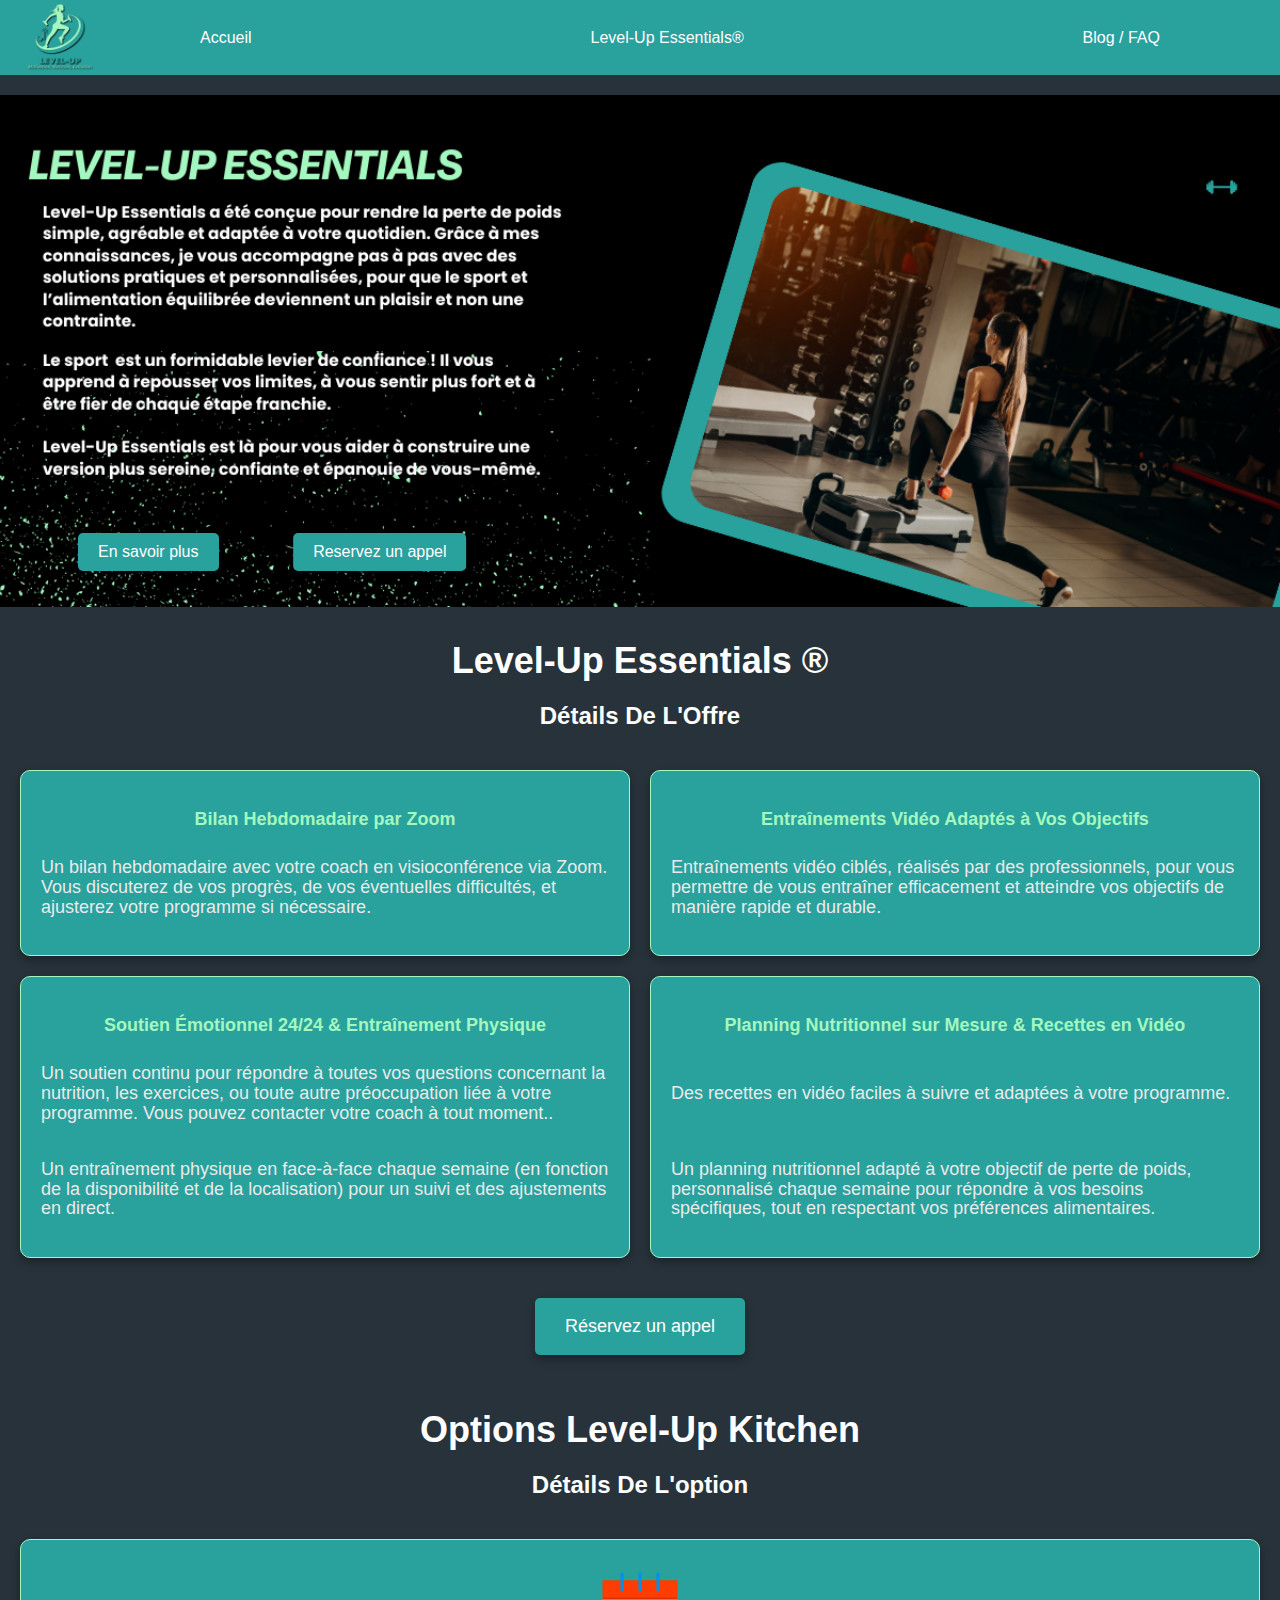
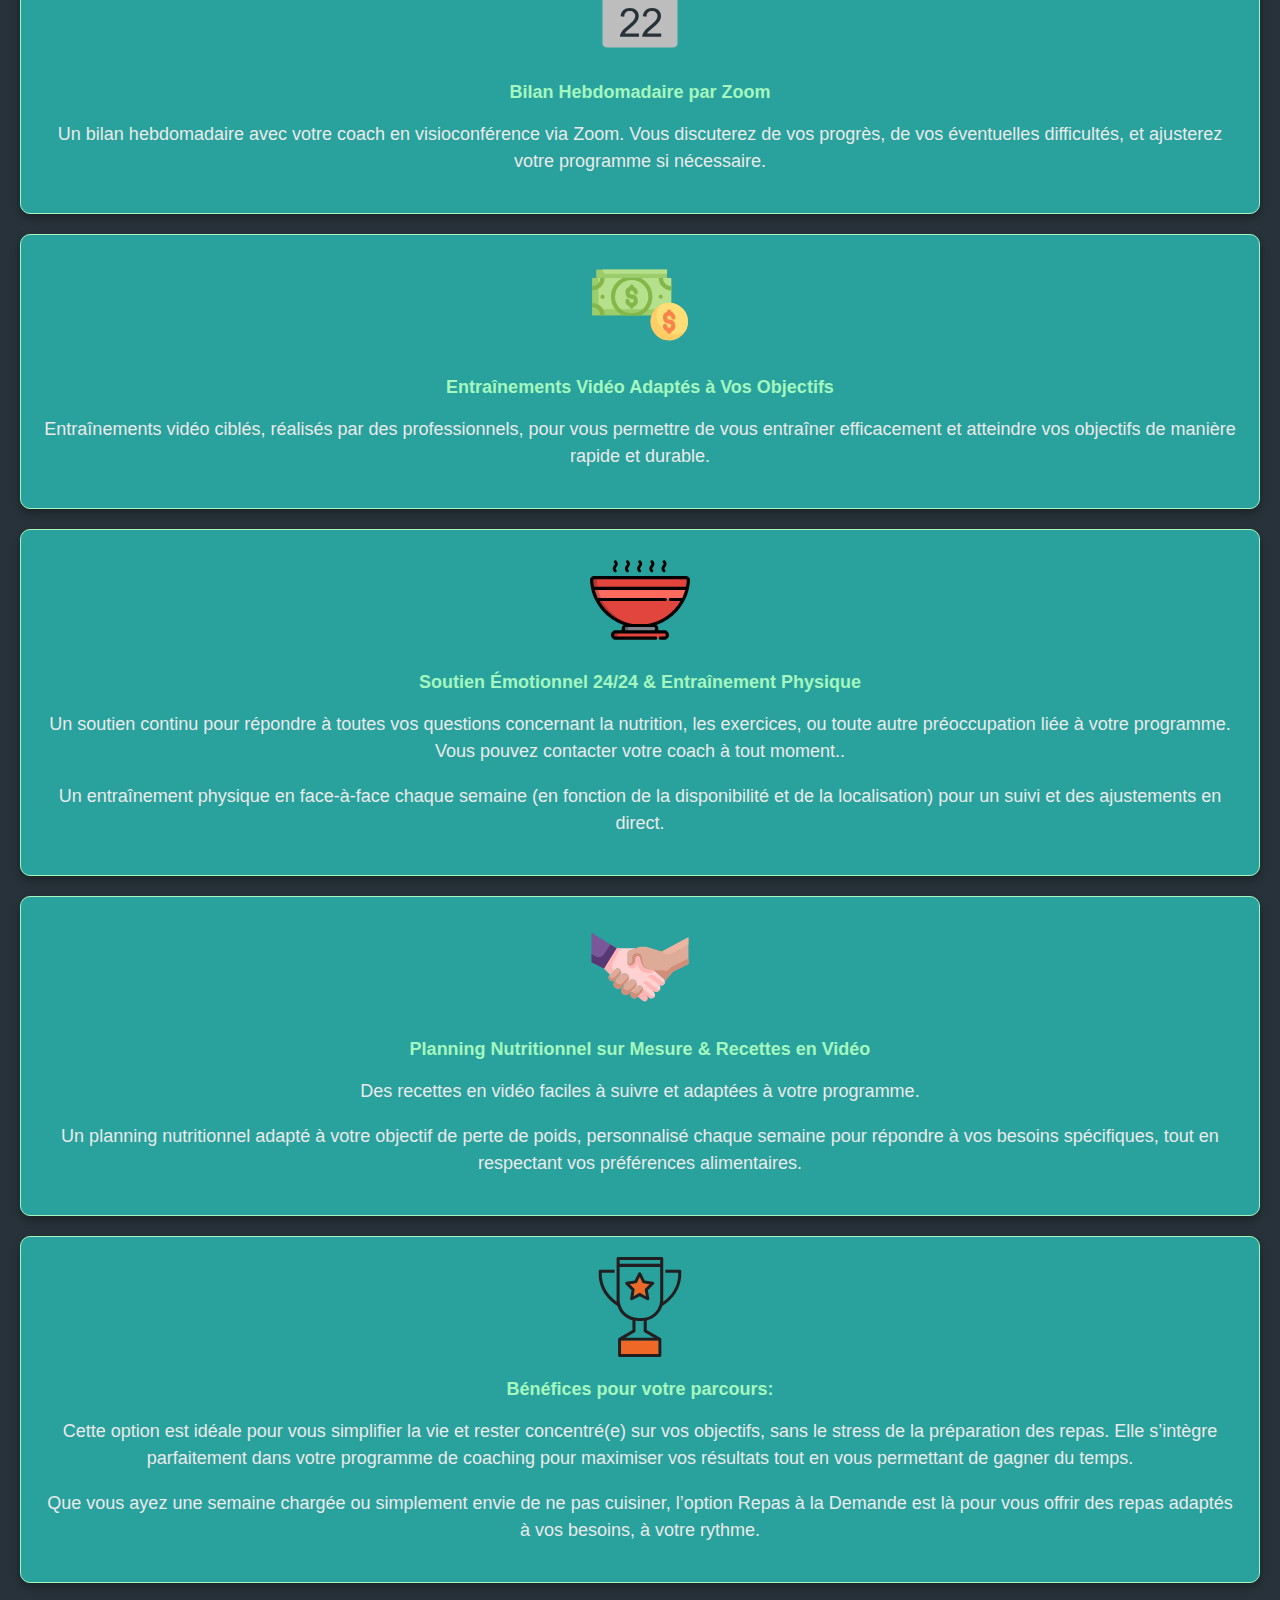
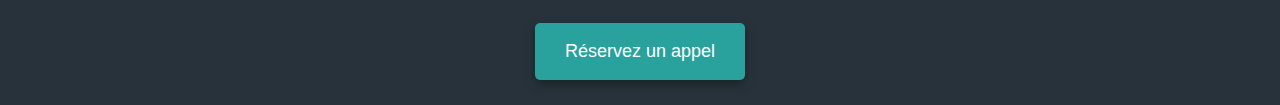
==== offre.html @ c12fb56b "Initial commit" ====
<!DOCTYPE html>
<html lang="en">
<head>
    <meta charset="UTF-8">
    <meta name="viewport" content="width=device-width, initial-scale=1.0">
    <link rel="stylesheet" href="assets/CSS/offre.css">
    <title>Document</title>
</head>
<body>
    <header class="navbar">
        <img src="Images/Level-Up__3_-removebg-preview (1).png" alt="Logo" class="logo">
        <nav>
               <a href="index.html">Accueil</a>
              <a href="offre.html">Level-Up Essentials®</a>
               <a href="#">Blog / FAQ</a>
        </nav>
    </header>

    <div class="banniere">
        <img class="ban1" src="Images/Motivation (5).png" alt="">
        <button class="ban-button">En savoir plus</button>
        <button class="ban-button1">Reservez un appel</button>
        </div>

        <section class="level-up-essentials">
            <h1 >Level-Up Essentials ®</h1>
            <h2 >Détails De L'Offre</h2>
            <div class="offers">
                <div class="offer">
                    <h3>Bilan Hebdomadaire par Zoom</h3>
                    <p>Un bilan hebdomadaire avec votre coach en visioconférence via Zoom. Vous discuterez de vos progrès, de vos éventuelles difficultés, et ajusterez votre programme si nécessaire.</p>
                </div>
                <div class="offer">
                    <h3>Entraînements Vidéo Adaptés à Vos Objectifs</h3>
                    <p>Entraînements vidéo ciblés, réalisés par des professionnels, pour vous permettre de vous entraîner efficacement et atteindre vos objectifs de manière rapide et durable.</p>
                </div>
                <div class="offer">
                    <h3>Soutien Émotionnel 24/24 & Entraînement Physique</h3>
                    <p>Un soutien continu pour répondre à toutes vos questions concernant la nutrition, les exercices, ou toute autre préoccupation liée à votre programme. Vous pouvez contacter votre coach à tout moment..</p>
                    <!-- <br> -->
                    <p>Un entraînement physique en face-à-face chaque semaine (en fonction de la disponibilité et de la localisation) pour un suivi et des ajustements en direct. </p>
                </div>
                <div class="offer">
                    <h3>Planning Nutritionnel sur Mesure & Recettes en Vidéo</h3>
                    <p>Des recettes en vidéo faciles à suivre et adaptées à votre programme.</p>
                    <!-- <br> -->
                    <p>Un planning nutritionnel adapté à votre objectif de perte de poids, personnalisé chaque semaine pour répondre à vos besoins spécifiques, tout en respectant vos préférences alimentaires.</p>
                </div>
            </div>
            <button class="cta">Réservez un appel</button>
        </section>



        <section class="level-up-essentials">
            <h1 >Options Level-Up Kitchen</h1>
            <h2 >Détails De L'option</h2>
            <div class="kitchens">
                <div class="kitchen">
                    <img class="img1" src="Images/reshot-icon-calendar-AKPY364THL.svg" alt="">
                    <h3>Bilan Hebdomadaire par Zoom</h3>
                    <p>Un bilan hebdomadaire avec votre coach en visioconférence via Zoom. Vous discuterez de vos progrès, de vos éventuelles difficultés, et ajusterez votre programme si nécessaire.</p>
                </div>
                <div class="kitchen">
                    <img class="img1" src="Images/reshot-icon-money-and-coin-ZLCXHJFE9Y.svg" alt="">
                    <h3>Entraînements Vidéo Adaptés à Vos Objectifs</h3>
                    <p>Entraînements vidéo ciblés, réalisés par des professionnels, pour vous permettre de vous entraîner efficacement et atteindre vos objectifs de manière rapide et durable.</p>
                </div>
                <div class="kitchen">
                    <img class="img1" src="Images/reshot-icon-bowl-T9C7VJ3M52.svg" alt="">
                    <h3>Soutien Émotionnel 24/24 & Entraînement Physique</h3>
                    <p>Un soutien continu pour répondre à toutes vos questions concernant la nutrition, les exercices, ou toute autre préoccupation liée à votre programme. Vous pouvez contacter votre coach à tout moment..</p>
                    <!-- <br> -->
                    <p>Un entraînement physique en face-à-face chaque semaine (en fonction de la disponibilité et de la localisation) pour un suivi et des ajustements en direct. </p>
                </div>
                <div class="kitchen">
                    <img class="img1" src="Images/reshot-icon-shake-hands-8QLBHUE9CS.svg" alt="">
                    <h3>Planning Nutritionnel sur Mesure & Recettes en Vidéo</h3>
                    <p>Des recettes en vidéo faciles à suivre et adaptées à votre programme.</p>
                    <!-- <br> -->
                    <p>Un planning nutritionnel adapté à votre objectif de perte de poids, personnalisé chaque semaine pour répondre à vos besoins spécifiques, tout en respectant vos préférences alimentaires.</p>
                </div>
                <div class="kitchen">
                    <img class="img1" src="Images/reshot-icon-winner-cup-WS653BVN8R.svg" alt="">
                    <h3>Bénéfices pour votre parcours:</h3>
                    <p>Cette option est idéale pour vous simplifier la vie et rester concentré(e) sur vos objectifs, sans le stress de la préparation des repas. Elle s’intègre parfaitement dans votre programme de coaching pour maximiser vos résultats tout en vous permettant de gagner du temps.                    </p>
                    <!-- <br> -->
                    <p>Que vous ayez une semaine chargée ou simplement envie de ne pas cuisiner, l’option Repas à la Demande est là pour vous offrir des repas adaptés à vos besoins, à votre rythme.</p>
                </div>
            </div>
            <button class="cta">Réservez un appel</button>
        </section>

</body>
</html>
---- assets/CSS/offre.css ----
body {
    margin: 0px;
    font-family: Arial, sans-serif;
    background-color: #eaeaea;
    background-color: #27323a;
    font-family: Verdana, Geneva, Tahoma, sans-serif
}

header.navbar {
    display: flex;
    justify-content: space-between;
    align-items: center;
    background-color: #29a19c;
    margin-top: 0px;
    height: 75px;
}

.logo {
    width: 120px;
    height: auto;
    margin-right: 40px; /* Garde le logo à gauche */
}

nav {
    display: flex;
    justify-content: space-between;
    flex-grow: 1; /* Prend tout l'espace disponible pour les liens */
    margin-left: 20px; /* Ajoute un peu d'espace entre le logo et les liens */
    margin-right: 100px;
}

nav a {
    color: white;
    text-decoration: none;
    font-size: 16px;
    margin: 0 20px; /* Ajoute de l'espace entre chaque lien */
  
}

nav a:hover {
    color: #a3f7bf; /* Ajoute un effet de survol pour plus d'interactivité */
}



.banniere {
    position: relative; /* Permet de positionner des éléments enfants avec position absolute */
    /* display: inline-block; Garde la taille de l'image */
}

.ban1 {
    width: 100%; /* Adapte l'image à la taille du conteneur */
    height: auto; /* Garde les proportions de l'image */
}

.ban-button {
    position: absolute; /* Positionne le bouton sur l'image */
    top: 50%; /* Place le bouton au milieu verticalement */
    left: 50%; /* Place le bouton au milieu horizontalement */
    transform: translate(-400%, 500%); /* Centre précisément le bouton */
    background-color: #29a19c;
    color: white;
    padding: 10px 20px;
    border: none;
    border-radius: 5px;
    cursor: pointer;
    font-size: 16px;
    box-shadow: 0px 4px 10px rgba(0, 0, 0, 0.3);
    transition: background-color 0.3s ease;
}
.ban-button:hover {
    background-color: #a3f7bf;
}

.ban-button1 {
    position: absolute; /* Positionne le bouton sur l'image */
    top: 50%; /* Place le bouton au milieu verticalement */
    left: 50%; /* Place le bouton au milieu horizontalement */
    transform: translate(-200%, 500%); /* Centre précisément le bouton */
    background-color: #29a19c;
    color: white;
    padding: 10px 20px;
    border: none;
    border-radius: 5px;
    cursor: pointer;
    font-size: 16px;
    box-shadow: 0px 4px 10px rgba(0, 0, 0, 0.3);
    transition: background-color 0.3s ease;
}

.ban-button1:hover {
    background-color: #a3f7bf;
}

.ban1{
    padding-top: 20px;
    width: 100%;
    padding: auto;
    margin: auto;
}


.level-up-essentials {
    text-align: center;
    /* background-color: #000000; */
    color: white;
    padding: 5px 20px;
}

.level-up-essentials h1 {
    font-size: 36px;
    color: #ffffff;
    margin-bottom: 10px;
}

.level-up-essentials h2 {
    font-size: 24px;
    color: #ffffff;
    margin-bottom: 40px;
}

.offers {
    display: grid;
    grid-template-columns: repeat(2, 1fr); /* Deux colonnes */
    gap: 20px;
    justify-content: center;
    align-items: stretch;
    margin-bottom: 40px;
}

@media (max-width: 768px) {
    .offers {
        grid-template-columns: 1fr; /* Une colonne sur les petits écrans */
    }
}

.offer {
    background-color: #29a19c;
    color: white;
    padding: 20px;
    border-radius: 10px;
    box-shadow: 0px 4px 10px rgba(0, 0, 0, 0.3);
    border: 1px solid #a3f7bf; /* Green border */
    display: flex;
    flex-direction: column;
    justify-content: space-between;
}

.offer h3 {
    color: #a3f7bf;
    font-size: 18px;
    margin-bottom: 10px;
}

.offer p {
    font-size: 18px;
    line-height: 1.1;
    text-align: left;
    color: #eaeaea;
}

.cta {
    display: inline-block;
    background-color: #29a19c;
    color: white;
    padding: 15px 30px; /* Ajuste la taille intérieure */
    margin-bottom: 20px;
    text-decoration: none;
    font-size: 18px;
    border-radius: 5px;
    box-shadow: 0px 4px 10px rgba(0, 0, 0, 0.3);
    transition: background-color 0.3s ease;
    text-align: center; /* Centre le texte horizontalement */
    line-height: 1.5; /* Ajuste la hauteur de ligne pour centrer verticalement */
    border: none; /* Supprime les bordures par défaut */
    cursor: pointer; /* Change le curseur pour un effet cliquable */
}

.cta:hover {
    background-color: #a3f7bf;
}

.level-up-essentials a {
    text-decoration: none;
    color: #cccccc;
    font-size: 14px;
    margin-top: 20px;
    display: inline-block;
}

.level-up-essentials a:hover {
    text-decoration: underline;
    color: white;
}



/* Option level-up kitchen */

.img1{
    width: 100px;
}

.kitchens {
    display: flex;
    flex-direction: column; /* Les divs s'affichent verticalement */
    gap: 20px;
    justify-content: center;
    align-items: stretch;
    margin-bottom: 40px;
}

.kitchen {
    /* display: flex; */
    flex-direction: row; /* Structure en ligne pour image + texte */
    background-color: #29a19c;
    color: white;
    padding: 20px;
    border-radius: 10px;
    box-shadow: 0px 4px 10px rgba(0, 0, 0, 0.3);
    border: 1px solid #a3f7bf;
    gap: 20px; /* Espacement entre l'image et le texte */
    align-items: center; /* Aligne verticalement */
}

.kitchen img.img1 {
    width: 100px; /* Taille de l'image */
    height: auto;
    flex-shrink: 0; /* Empêche l'image de rétrécir */
}

.kitchen-content {
    display: flex;
    flex-direction: column;
    justify-content: space-between;
    text-align: left; /* Aligne le texte à gauche */
    flex-grow: 1; /* Permet au texte d'occuper l'espace restant */
}

.kitchen h3 {
    color: #a3f7bf;
    font-size: 18px;
    margin-bottom: 10px;
}

.kitchen p {
    font-size: 18px;
    line-height: 1.5;
    color: #eaeaea;
}

/* Responsive: empile les éléments sur les petits écrans */
@media (max-width: 768px) {
    .kitchen {
        flex-direction: column; /* Empile image et texte */
        align-items: center;
        text-align: center;
    }

    .kitchen img.img1 {
        width: 80px; /* Taille plus petite pour les petits écrans */
        margin-bottom: 10px;
    }

    .kitchen-content {
        text-align: center;
    }
}
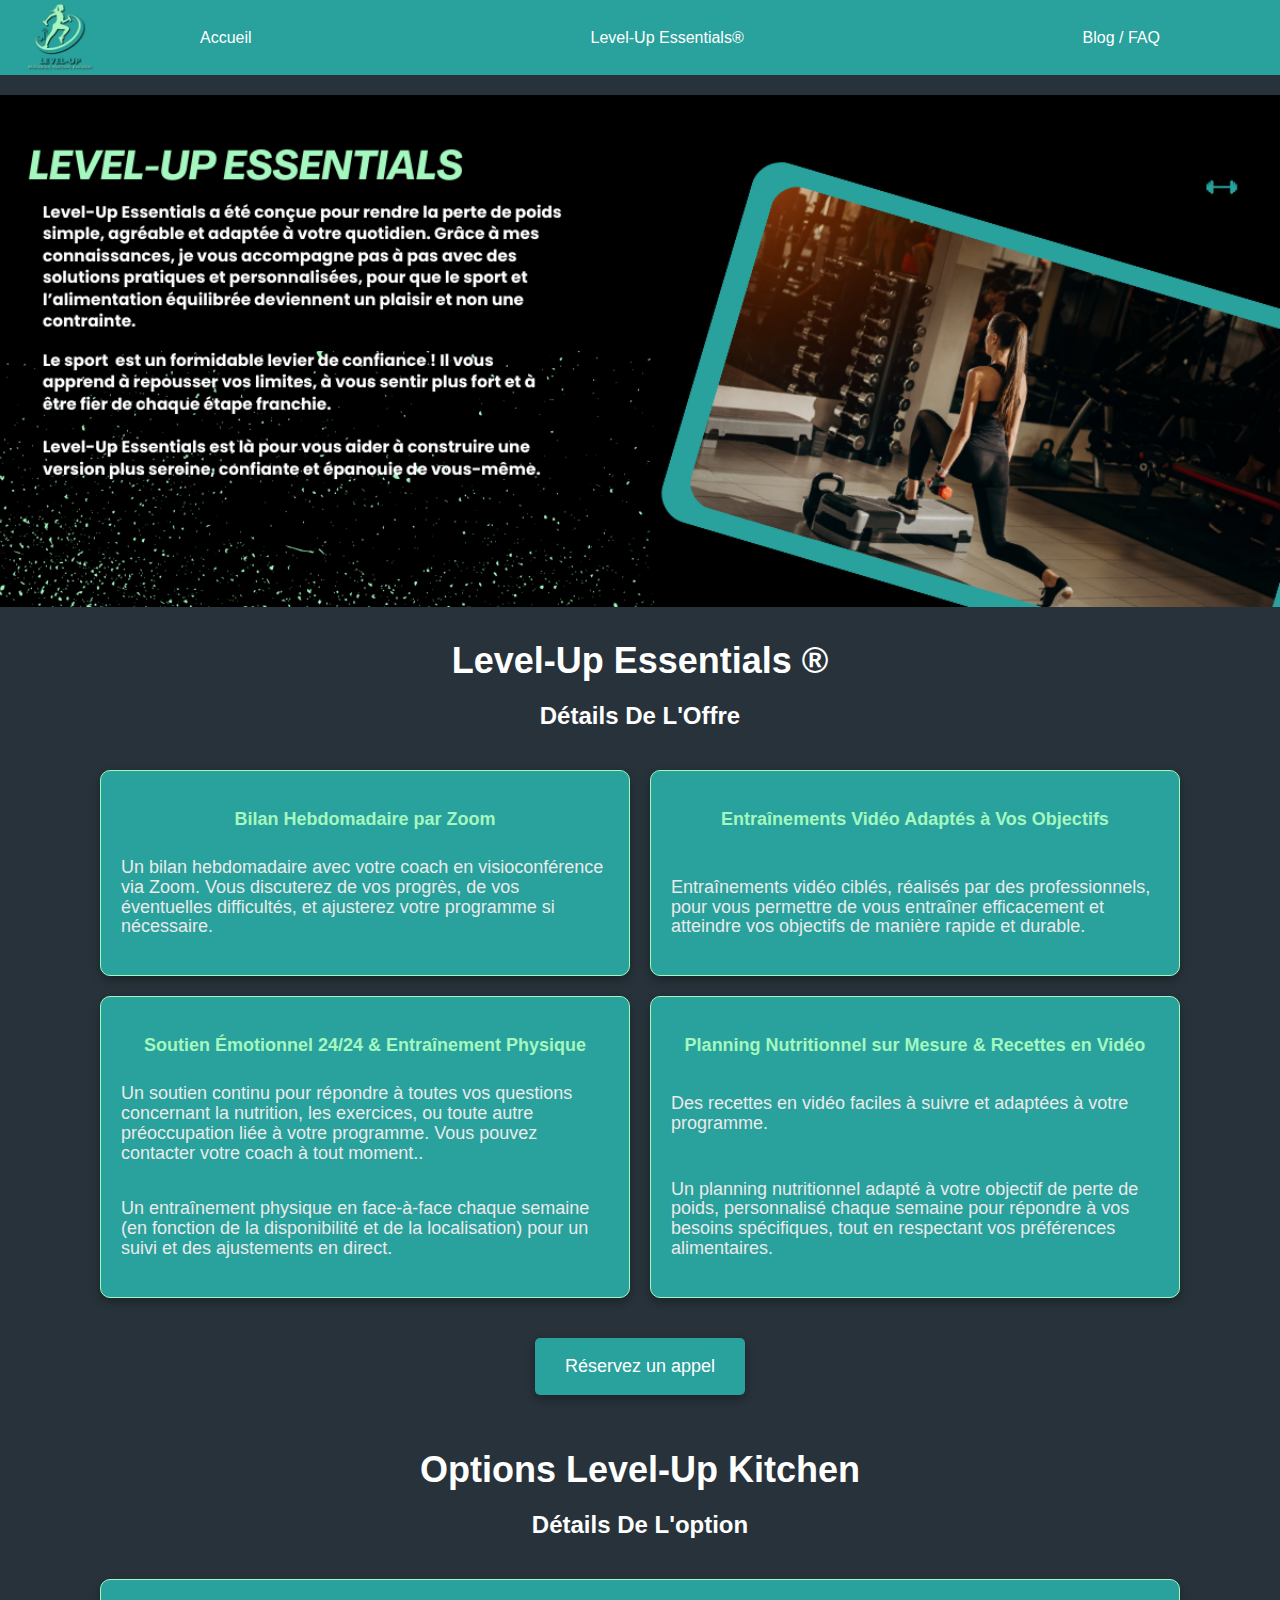
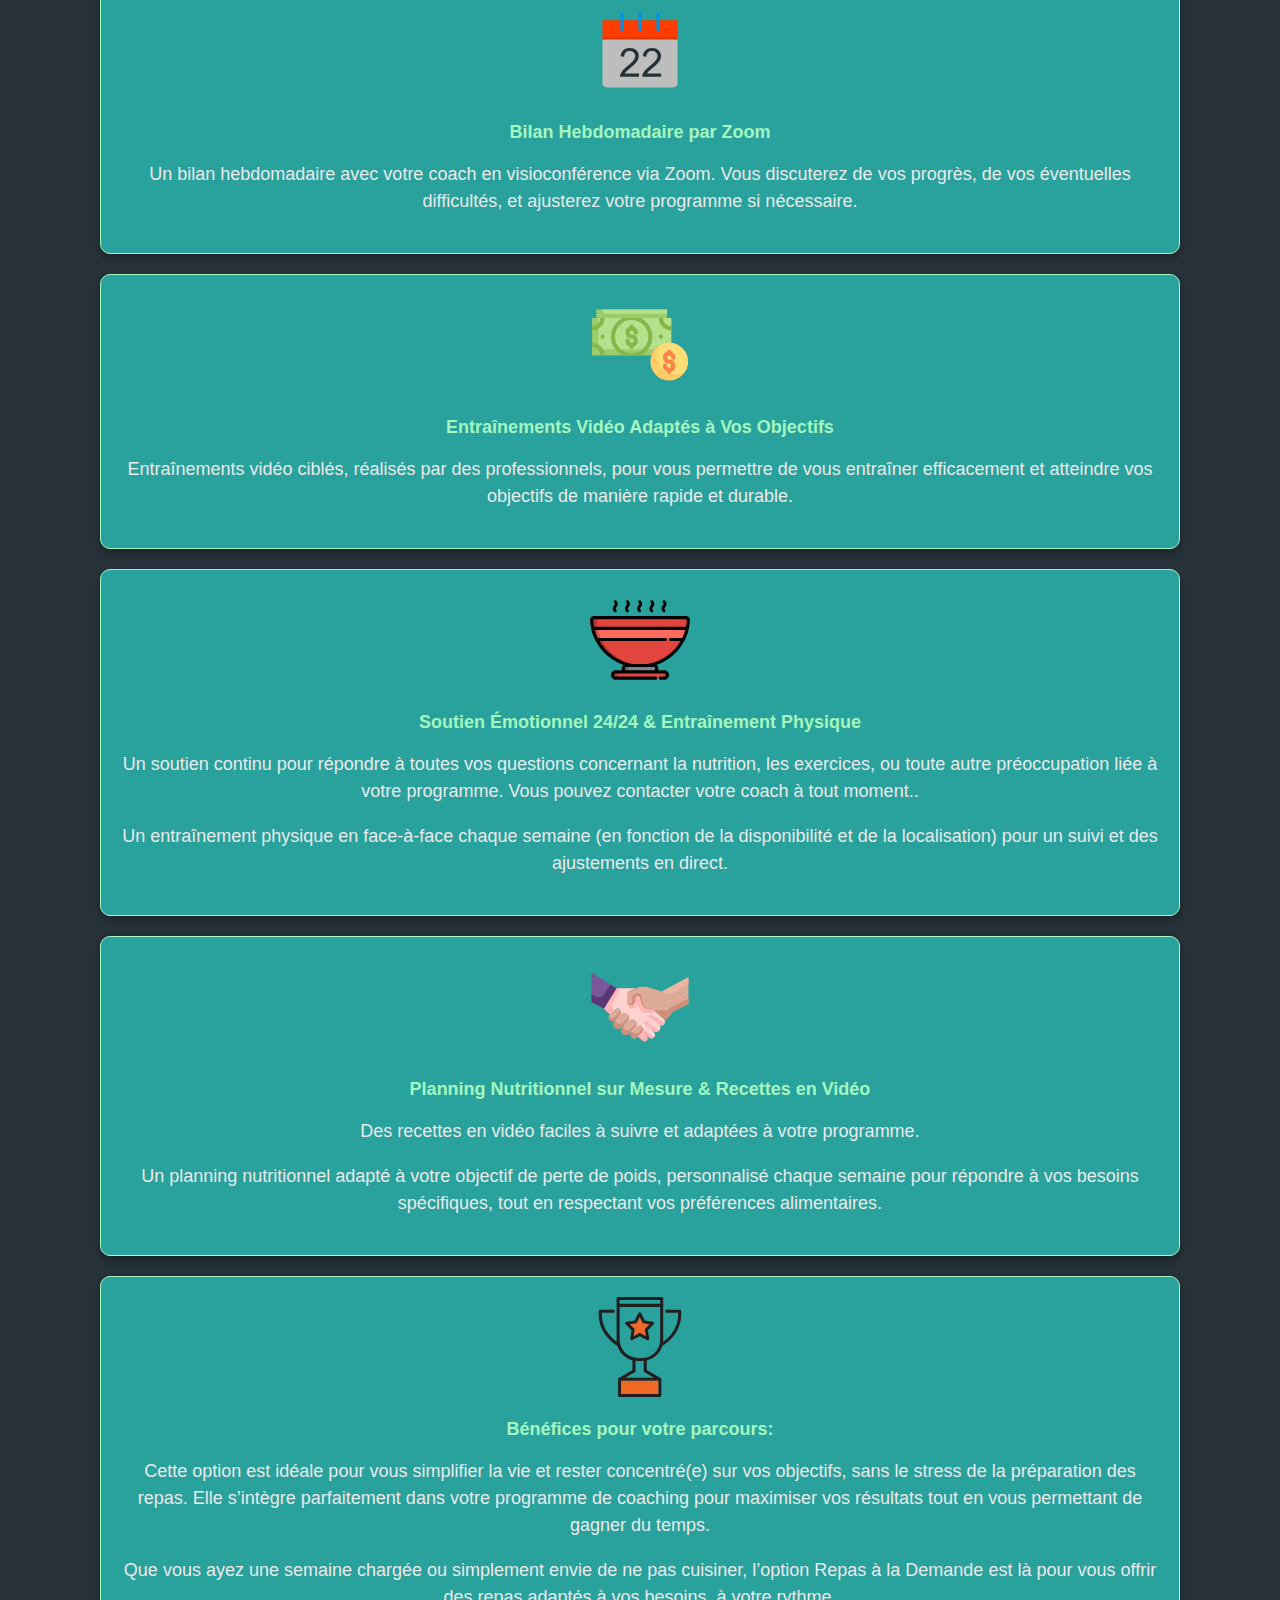
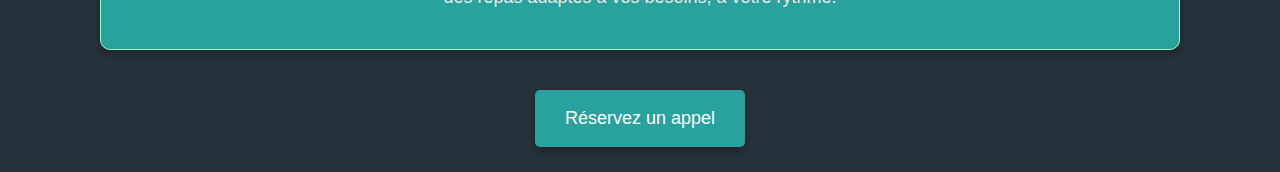
==== commit 1a8cb8c4: "V2" ====
--- a/offre.html
+++ b/offre.html
@@ -18,8 +18,6 @@
 
     <div class="banniere">
         <img class="ban1" src="Images/Motivation (5).png" alt="">
-        <button class="ban-button">En savoir plus</button>
-        <button class="ban-button1">Reservez un appel</button>
         </div>
 
         <section class="level-up-essentials">
--- a/assets/CSS/offre.css
+++ b/assets/CSS/offre.css
@@ -104,7 +104,7 @@
     text-align: center;
     /* background-color: #000000; */
     color: white;
-    padding: 5px 20px;
+    padding: 5px 100px;
 }
 
 .level-up-essentials h1 {
@@ -128,12 +128,6 @@
     margin-bottom: 40px;
 }
 
-@media (max-width: 768px) {
-    .offers {
-        grid-template-columns: 1fr; /* Une colonne sur les petits écrans */
-    }
-}
-
 .offer {
     background-color: #29a19c;
     color: white;
@@ -250,19 +244,243 @@
 }
 
 /* Responsive: empile les éléments sur les petits écrans */
+@media (max-width: 1000px) {
+   /* Global Styles */
+body {
+    margin: 0;
+    font-family: Arial, sans-serif;
+    background-color: #eaeaea;
+    background-color: #27323a;
+    font-family: Verdana, Geneva, Tahoma, sans-serif;
+    line-height: 1.6;
+}
+
+/* Navbar */
+header.navbar {
+    display: flex;
+    justify-content: space-between;
+    align-items: center;
+    background-color: #29a19c;
+    height: 75px;
+    padding: 0 15px;
+}
+
+.logo {
+    width: 80px; /* Réduit la taille du logo pour les petits écrans */
+    height: auto;
+}
+
+nav {
+    display: flex;
+    justify-content: space-between;
+    flex-grow: 1;
+}
+
+nav a {
+    color: white;
+    text-decoration: none;
+    font-size: 14px; /* Réduit la taille de la police des liens */
+    margin: 0 10px;
+}
+
+nav a:hover {
+    color: #a3f7bf;
+}
+
+/* Banniere */
+.banniere {
+    position: relative;
+}
+
+.ban1 {
+    width: 100%;
+    height: auto;
+}
+
+.ban-button, .ban-button1 {
+    position: absolute;
+    background-color: #29a19c;
+    color: white;
+    padding: 10px 20px;
+    border: none;
+    border-radius: 5px;
+    cursor: pointer;
+    font-size: 14px; /* Réduit la taille de la police */
+    box-shadow: 0px 4px 10px rgba(0, 0, 0, 0.3);
+    transition: background-color 0.3s ease;
+    top: 50%;
+    left: 50%;
+    transform: translate(-50%, 50%);
+}
+
+.ban-button:hover, .ban-button1:hover {
+    background-color: #a3f7bf;
+}
+
+/* Qui suis-je */
+.qui-suis-je {
+    background-color: #2e3b42;
+    color: white;
+    padding: 60px 20px;
+    border-radius: 8px;
+    display: flex;
+    justify-content: center;
+    align-items: center;
+    margin: 20px auto;
+    max-width: 1000px; /* Limite la taille du conteneur sur mobile */
+}
+
+.qui-suis-je .content {
+    display: flex;
+    flex-direction: column; /* Affiche les éléments verticalement */
+    align-items: center;
+    gap: 20px;
+}
+
+.profile-pic {
+    width: 80%;
+    max-width: 300px;
+    border-radius: 10px;
+    box-shadow: 0 4px 8px rgba(0, 0, 0, 0.2);
+}
+
+.text {
+    text-align: center;
+}
+
+.text h1 {
+    font-size: 24px;
+    color: #a3f7bf;
+    margin-bottom: 20px;
+}
+
+.text p {
+    font-size: 18px;
+    line-height: 1.6;
+}
+
+/* Avant/Après */
+.avant-apres {
+    color: white;
+    padding: 20px;
+    text-align: center;
+    margin-bottom: 30px;
+}
+
+.avant-apres .images {
+    display: flex;
+    justify-content: center;
+    gap: 20px;
+    flex-wrap: wrap; /* Permet à l'image de se déplacer sur une nouvelle ligne si nécessaire */
+}
+
+.image img {
+    width: 150px;
+    height: 250px;
+    border-radius: 10px;
+}
+
+.image p {
+    margin-top: 10px;
+    font-size: 14px;
+}
+
+/* Level-up essentials */
+.level-up-essentials {
+    text-align: center;
+    background-color: #000000;
+    color: white;
+    padding: 5px 20px;
+}
+
+.level-up-essentials h1 {
+    font-size: 28px;
+    color: #ffffff;
+    margin-bottom: 10px;
+}
+
+.level-up-essentials h2 {
+    font-size: 20px;
+    color: #ffffff;
+    margin-bottom: 40px;
+}
+
+.kitchens {
+    display: grid;
+    grid-template-columns: 1fr; /* Affiche une seule colonne pour les petits écrans */
+    gap: 20px;
+    justify-content: center;
+    margin-bottom: 40px;
+}
+
+.kitchen {
+    background-color: #29a19c;
+    color: white;
+    padding: 20px;
+    border-radius: 10px;
+    box-shadow: 0px 4px 10px rgba(0, 0, 0, 0.3);
+    border: 1px solid #a3f7bf;
+    display: flex;
+    flex-direction: column;
+    justify-content: space-between;
+}
+
+.kitchen h3 {
+    color: #a3f7bf;
+    font-size: 18px;
+    margin-bottom: 10px;
+}
+
+.kitchen p {
+    font-size: 16px;
+    line-height: 1.5;
+    text-align: left;
+    color: #eaeaea;
+}
+
+.cta {
+    display: inline-block;
+    background-color: #29a19c;
+    color: white;
+    padding: 12px 25px;
+    margin-top: 20px;
+    text-decoration: none;
+    font-size: 16px;
+    border-radius: 5px;
+    box-shadow: 0px 4px 10px rgba(0, 0, 0, 0.3);
+    transition: background-color 0.3s ease;
+    text-align: center;
+    cursor: pointer;
+}
+
+.cta:hover {
+    background-color: #a3f7bf;
+}
+
+.level-up-essentials a {
+    text-decoration: none;
+    color: #cccccc;
+    font-size: 14px;
+    margin-top: 20px;
+    display: inline-block;
+}
+
+.level-up-essentials a:hover {
+    text-decoration: underline;
+    color: white;
+}
+
+/* Footer */
+footer {
+    background-color: #29a19c;
+    color: white;
+    text-align: center;
+    padding: 10px;
+}
+}
+
 @media (max-width: 768px) {
-    .kitchen {
-        flex-direction: column; /* Empile image et texte */
-        align-items: center;
-        text-align: center;
+    .offers {
+        grid-template-columns: 1fr; /* Une colonne sur les petits écrans */
     }
-
-    .kitchen img.img1 {
-        width: 80px; /* Taille plus petite pour les petits écrans */
-        margin-bottom: 10px;
-    }
-
-    .kitchen-content {
-        text-align: center;
-    }
-}
+}
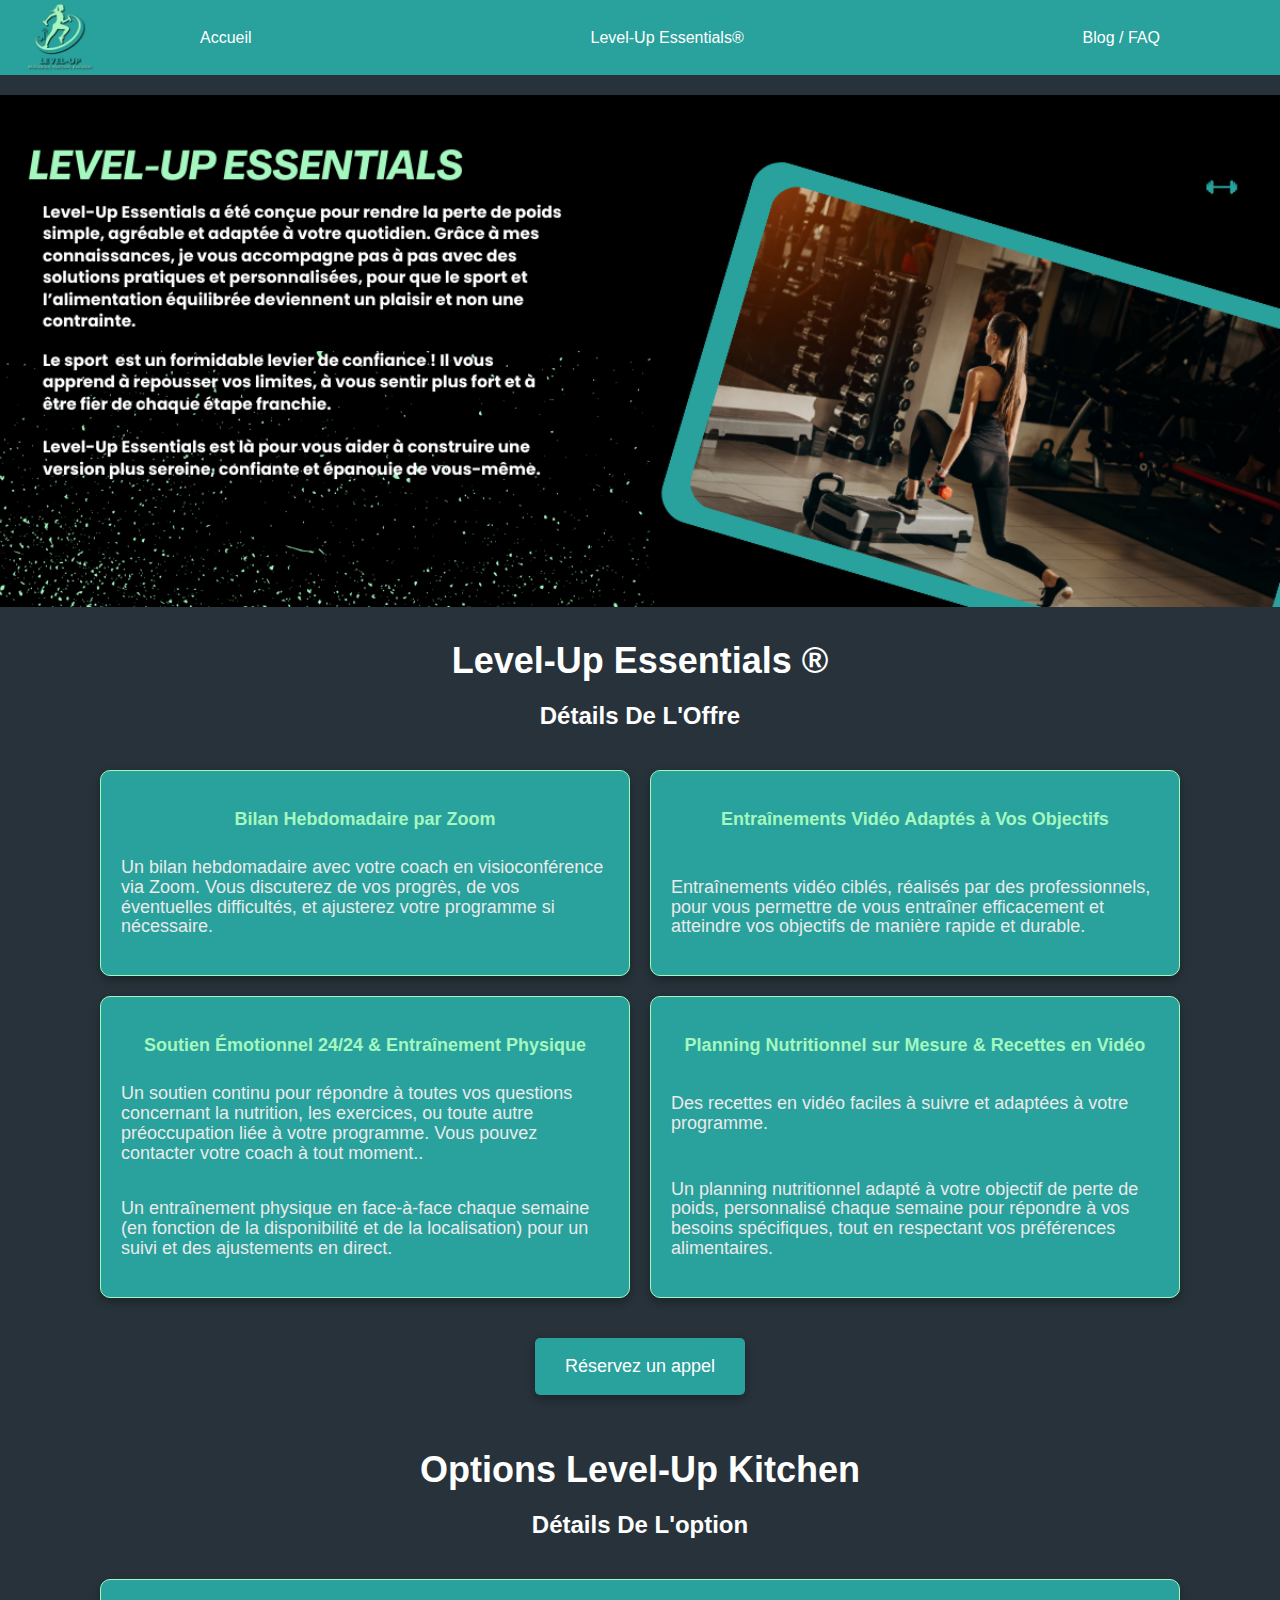
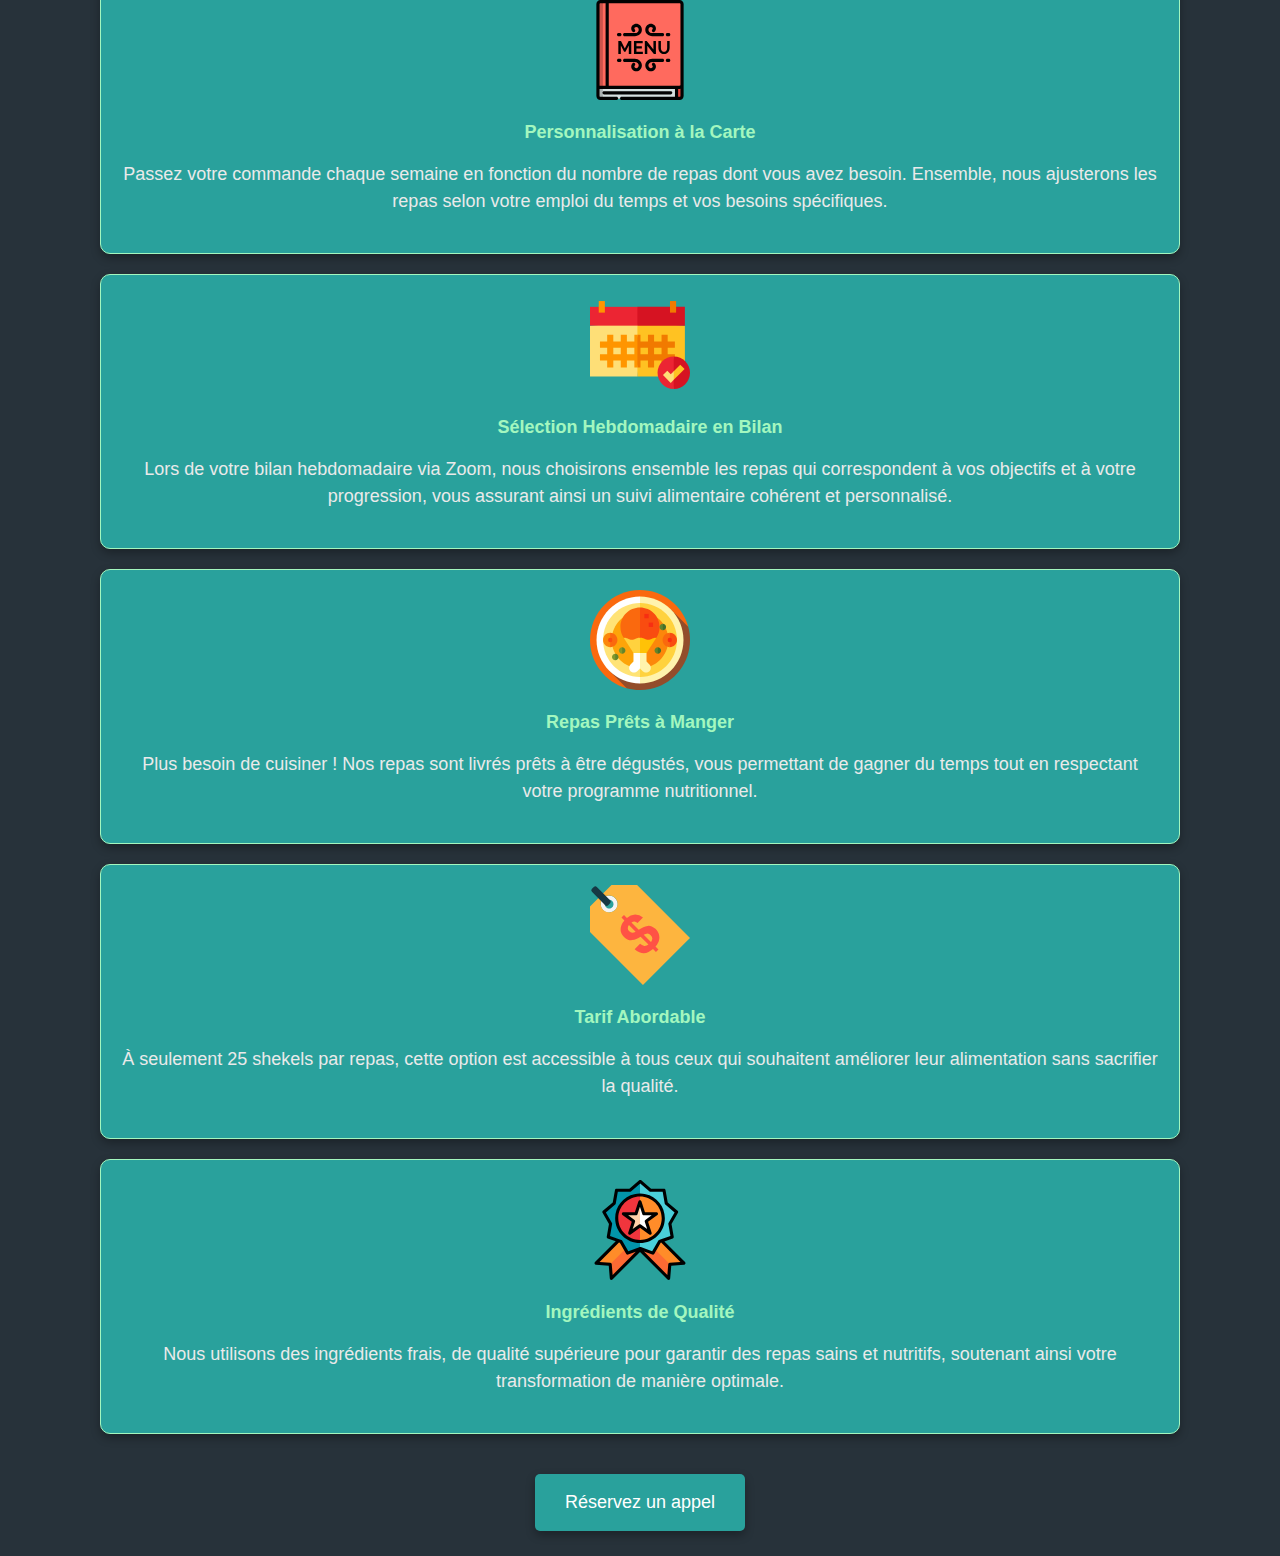
==== commit c999c90f: "V3" ====
--- a/offre.html
+++ b/offre.html
@@ -55,36 +55,30 @@
             <h2 >Détails De L'option</h2>
             <div class="kitchens">
                 <div class="kitchen">
-                    <img class="img1" src="Images/reshot-icon-calendar-AKPY364THL.svg" alt="">
-                    <h3>Bilan Hebdomadaire par Zoom</h3>
-                    <p>Un bilan hebdomadaire avec votre coach en visioconférence via Zoom. Vous discuterez de vos progrès, de vos éventuelles difficultés, et ajusterez votre programme si nécessaire.</p>
+                    <img class="img1" src="Images/a-la-carte.svg" alt="">
+                    <h3>Personnalisation à la Carte</h3>
+                    <p>Passez votre commande chaque semaine en fonction du nombre de repas dont vous avez besoin. Ensemble, nous ajusterons les repas selon votre emploi du temps et vos besoins spécifiques.</p>
                 </div>
                 <div class="kitchen">
-                    <img class="img1" src="Images/reshot-icon-money-and-coin-ZLCXHJFE9Y.svg" alt="">
-                    <h3>Entraînements Vidéo Adaptés à Vos Objectifs</h3>
-                    <p>Entraînements vidéo ciblés, réalisés par des professionnels, pour vous permettre de vous entraîner efficacement et atteindre vos objectifs de manière rapide et durable.</p>
+                    <img class="img1" src="Images/hebdomadaire.svg" alt="">
+                    <h3>Sélection Hebdomadaire en Bilan</h3>
+                    <p>Lors de votre bilan hebdomadaire via Zoom, nous choisirons ensemble les repas qui correspondent à vos objectifs et à votre progression, vous assurant ainsi un suivi alimentaire cohérent et personnalisé.</p>
                 </div>
                 <div class="kitchen">
-                    <img class="img1" src="Images/reshot-icon-bowl-T9C7VJ3M52.svg" alt="">
-                    <h3>Soutien Émotionnel 24/24 & Entraînement Physique</h3>
-                    <p>Un soutien continu pour répondre à toutes vos questions concernant la nutrition, les exercices, ou toute autre préoccupation liée à votre programme. Vous pouvez contacter votre coach à tout moment..</p>
-                    <!-- <br> -->
-                    <p>Un entraînement physique en face-à-face chaque semaine (en fonction de la disponibilité et de la localisation) pour un suivi et des ajustements en direct. </p>
-                </div>
+                    <img class="img1" src="Images/pret-a-manger.svg" alt="">
+                    <h3>Repas Prêts à Manger</h3>
+                    <p>Plus besoin de cuisiner ! Nos repas sont livrés prêts à être dégustés, vous permettant de gagner du temps tout en respectant votre programme nutritionnel.</p>
+                     </div>
                 <div class="kitchen">
-                    <img class="img1" src="Images/reshot-icon-shake-hands-8QLBHUE9CS.svg" alt="">
-                    <h3>Planning Nutritionnel sur Mesure & Recettes en Vidéo</h3>
-                    <p>Des recettes en vidéo faciles à suivre et adaptées à votre programme.</p>
-                    <!-- <br> -->
-                    <p>Un planning nutritionnel adapté à votre objectif de perte de poids, personnalisé chaque semaine pour répondre à vos besoins spécifiques, tout en respectant vos préférences alimentaires.</p>
-                </div>
+                    <img class="img1" src="Images/price.svg" alt="">
+                    <h3>Tarif Abordable</h3>
+                    <p>À seulement 25 shekels par repas, cette option est accessible à tous ceux qui souhaitent améliorer leur alimentation sans sacrifier la qualité.</p>
+                    </div>
                 <div class="kitchen">
-                    <img class="img1" src="Images/reshot-icon-winner-cup-WS653BVN8R.svg" alt="">
-                    <h3>Bénéfices pour votre parcours:</h3>
-                    <p>Cette option est idéale pour vous simplifier la vie et rester concentré(e) sur vos objectifs, sans le stress de la préparation des repas. Elle s’intègre parfaitement dans votre programme de coaching pour maximiser vos résultats tout en vous permettant de gagner du temps.                    </p>
-                    <!-- <br> -->
-                    <p>Que vous ayez une semaine chargée ou simplement envie de ne pas cuisiner, l’option Repas à la Demande est là pour vous offrir des repas adaptés à vos besoins, à votre rythme.</p>
-                </div>
+                    <img class="img1" src="Images/quality.svg" alt="">
+                    <h3>Ingrédients de Qualité</h3>
+                    <p>Nous utilisons des ingrédients frais, de qualité supérieure pour garantir des repas sains et nutritifs, soutenant ainsi votre transformation de manière optimale.</p>
+                 </div>
             </div>
             <button class="cta">Réservez un appel</button>
         </section>
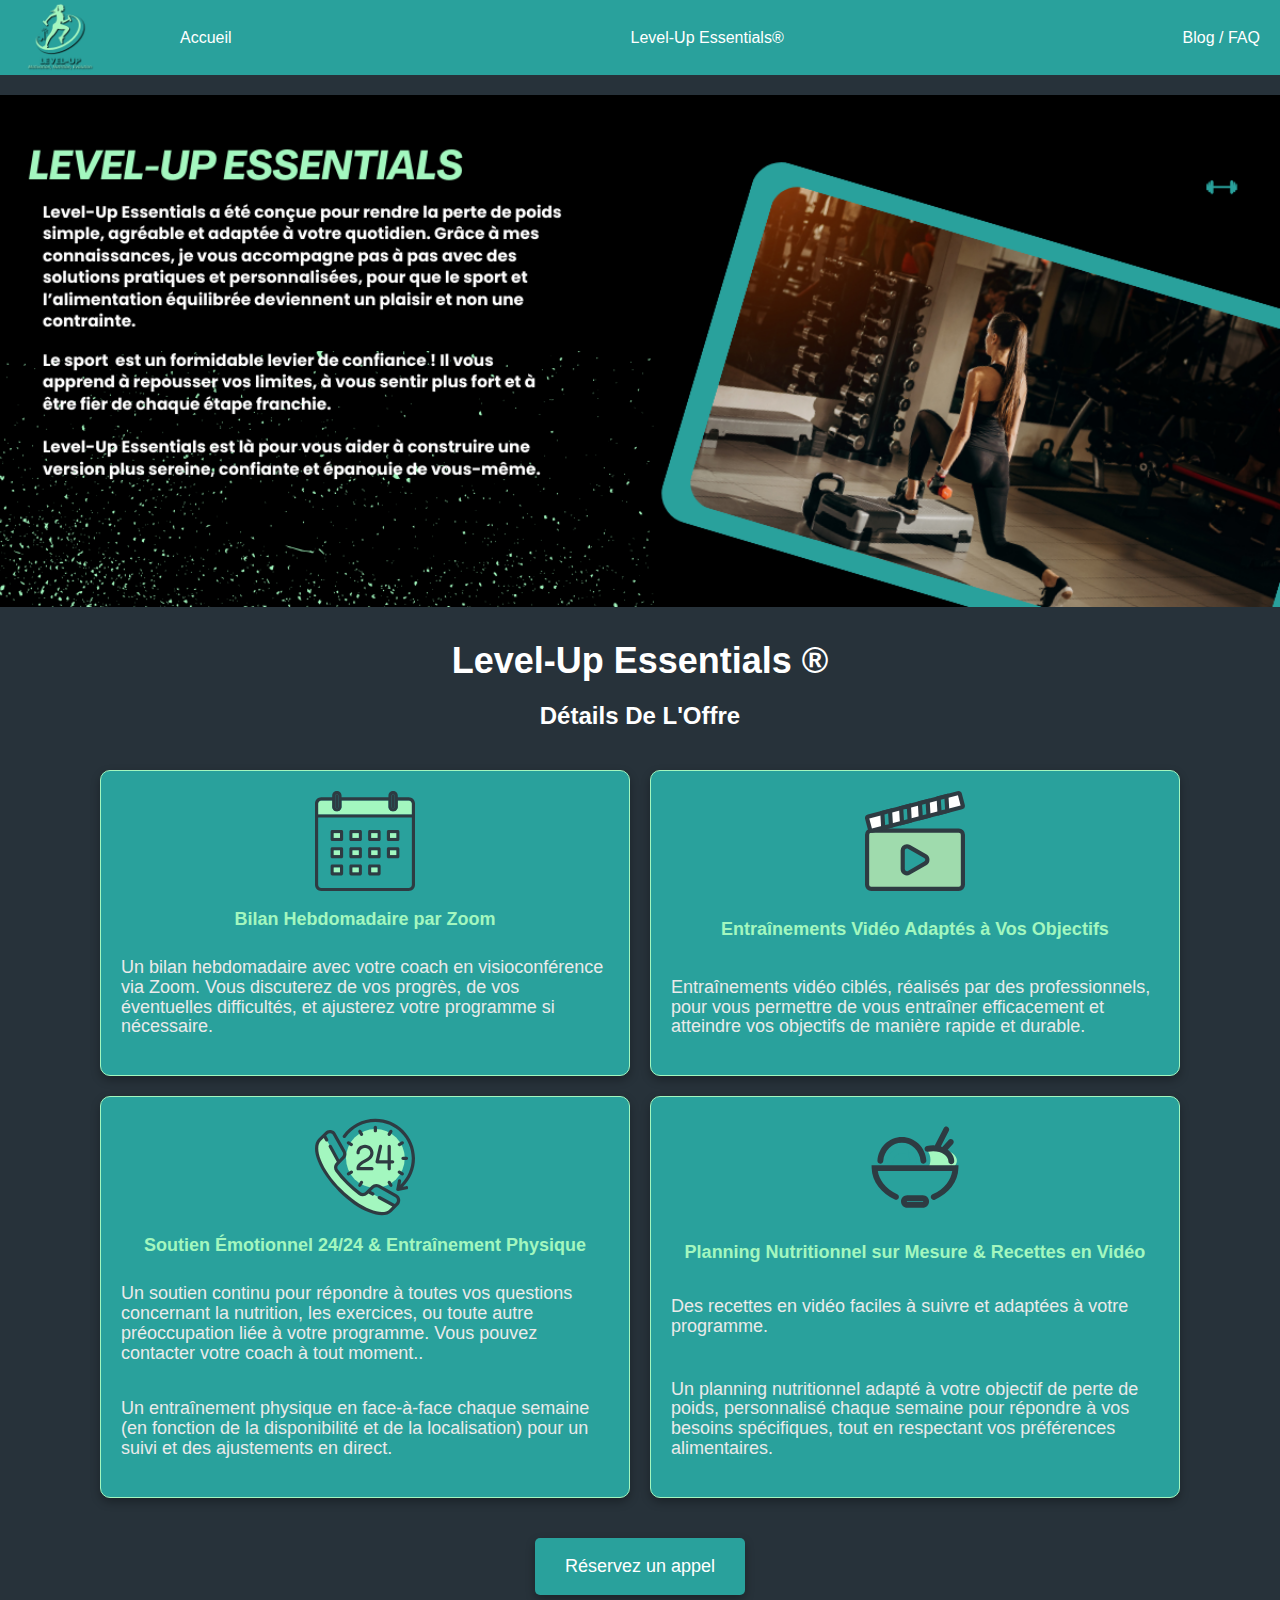
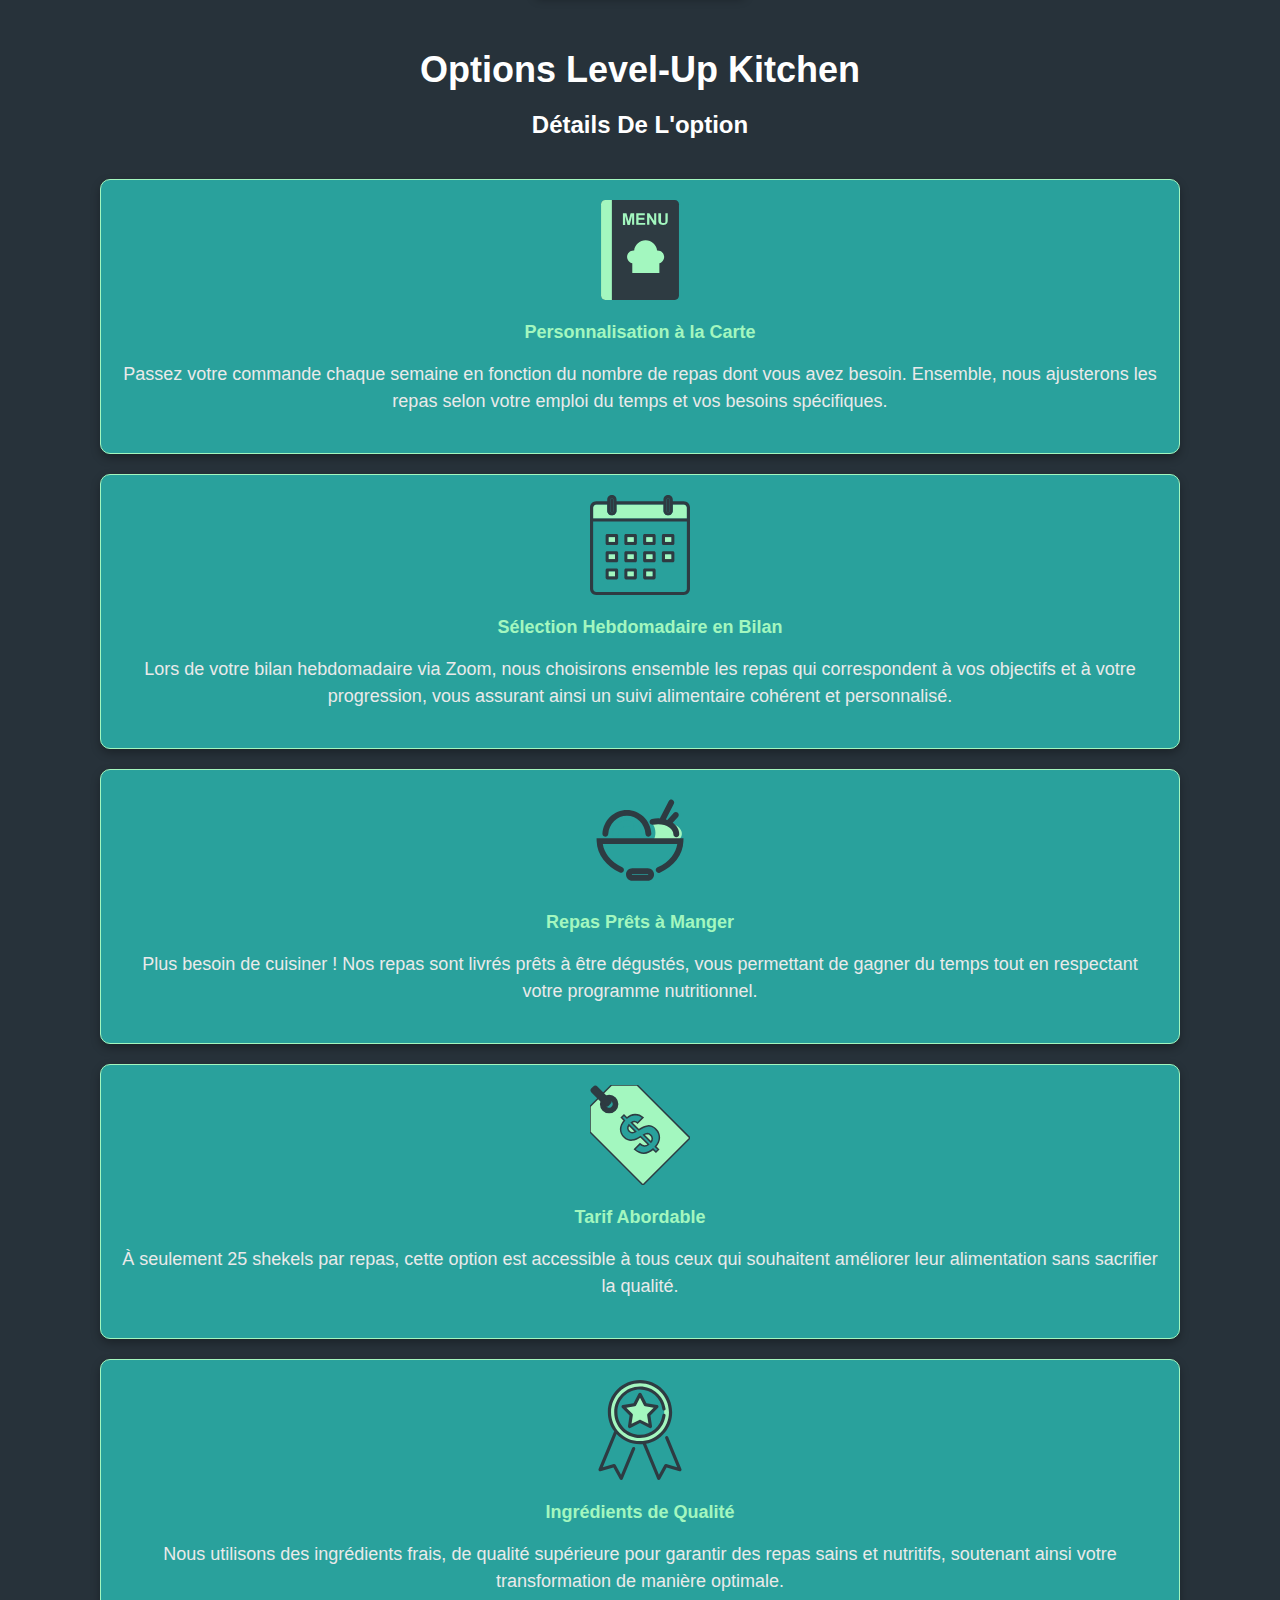
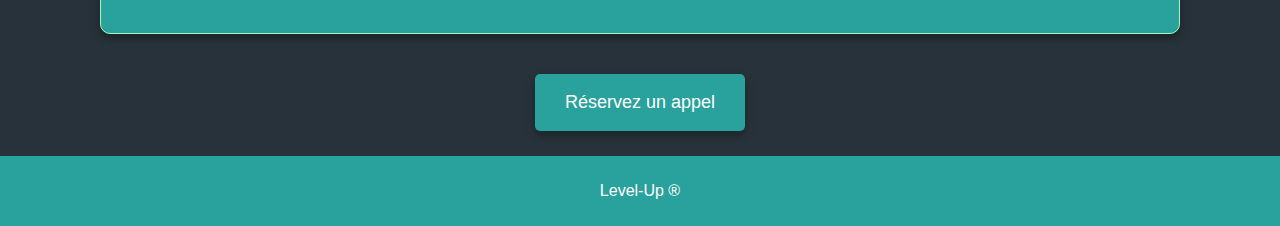
==== commit 470cb614: "v3" ====
--- a/offre.html
+++ b/offre.html
@@ -25,20 +25,24 @@
             <h2 >Détails De L'Offre</h2>
             <div class="offers">
                 <div class="offer">
+                    <img class="img1" src="Images/calendrier.svg" alt="">
                     <h3>Bilan Hebdomadaire par Zoom</h3>
                     <p>Un bilan hebdomadaire avec votre coach en visioconférence via Zoom. Vous discuterez de vos progrès, de vos éventuelles difficultés, et ajusterez votre programme si nécessaire.</p>
                 </div>
                 <div class="offer">
+                    <img class="img1" src="Images/video.svg" alt="">
                     <h3>Entraînements Vidéo Adaptés à Vos Objectifs</h3>
                     <p>Entraînements vidéo ciblés, réalisés par des professionnels, pour vous permettre de vous entraîner efficacement et atteindre vos objectifs de manière rapide et durable.</p>
                 </div>
                 <div class="offer">
+                    <img class="img1" src="Images/24-heures.svg" alt="">
                     <h3>Soutien Émotionnel 24/24 & Entraînement Physique</h3>
                     <p>Un soutien continu pour répondre à toutes vos questions concernant la nutrition, les exercices, ou toute autre préoccupation liée à votre programme. Vous pouvez contacter votre coach à tout moment..</p>
                     <!-- <br> -->
                     <p>Un entraînement physique en face-à-face chaque semaine (en fonction de la disponibilité et de la localisation) pour un suivi et des ajustements en direct. </p>
                 </div>
                 <div class="offer">
+                    <img class="img1" src="Images/food.svg" alt="">
                     <h3>Planning Nutritionnel sur Mesure & Recettes en Vidéo</h3>
                     <p>Des recettes en vidéo faciles à suivre et adaptées à votre programme.</p>
                     <!-- <br> -->
@@ -55,17 +59,17 @@
             <h2 >Détails De L'option</h2>
             <div class="kitchens">
                 <div class="kitchen">
-                    <img class="img1" src="Images/a-la-carte.svg" alt="">
+                    <img class="img1" src="Images/menu.svg" alt="">
                     <h3>Personnalisation à la Carte</h3>
                     <p>Passez votre commande chaque semaine en fonction du nombre de repas dont vous avez besoin. Ensemble, nous ajusterons les repas selon votre emploi du temps et vos besoins spécifiques.</p>
                 </div>
                 <div class="kitchen">
-                    <img class="img1" src="Images/hebdomadaire.svg" alt="">
+                    <img class="img1" src="Images/calendrier.svg" alt="">
                     <h3>Sélection Hebdomadaire en Bilan</h3>
                     <p>Lors de votre bilan hebdomadaire via Zoom, nous choisirons ensemble les repas qui correspondent à vos objectifs et à votre progression, vous assurant ainsi un suivi alimentaire cohérent et personnalisé.</p>
                 </div>
                 <div class="kitchen">
-                    <img class="img1" src="Images/pret-a-manger.svg" alt="">
+                    <img class="img1" src="Images/food.svg" alt="">
                     <h3>Repas Prêts à Manger</h3>
                     <p>Plus besoin de cuisiner ! Nos repas sont livrés prêts à être dégustés, vous permettant de gagner du temps tout en respectant votre programme nutritionnel.</p>
                      </div>
@@ -82,6 +86,9 @@
             </div>
             <button class="cta">Réservez un appel</button>
         </section>
+        <footer>
+            <p>Level-Up ®</p>
+        </footer>
 
 </body>
 </html>--- a/assets/CSS/offre.css
+++ b/assets/CSS/offre.css
@@ -25,8 +25,8 @@
     display: flex;
     justify-content: space-between;
     flex-grow: 1; /* Prend tout l'espace disponible pour les liens */
-    margin-left: 20px; /* Ajoute un peu d'espace entre le logo et les liens */
-    margin-right: 100px;
+    /* margin-left: 20px; Ajoute un peu d'espace entre le logo et les liens */
+    /* margin-right: 100px; */
 }
 
 nav a {
@@ -138,6 +138,7 @@
     display: flex;
     flex-direction: column;
     justify-content: space-between;
+    align-items: center;
 }
 
 .offer h3 {
@@ -242,6 +243,14 @@
     line-height: 1.5;
     color: #eaeaea;
 }
+
+footer {
+    background-color: #29a19c;
+    color: white;
+    text-align: center;
+    padding: 10px;
+}  
+
 
 /* Responsive: empile les éléments sur les petits écrans */
 @media (max-width: 1000px) {
@@ -258,16 +267,17 @@
 /* Navbar */
 header.navbar {
     display: flex;
-    justify-content: space-between;
+    justify-content: space-evenly;
     align-items: center;
     background-color: #29a19c;
     height: 75px;
-    padding: 0 15px;
+    padding: 0 0px;
 }
 
 .logo {
     width: 80px; /* Réduit la taille du logo pour les petits écrans */
     height: auto;
+    
 }
 
 nav {
@@ -388,7 +398,7 @@
 /* Level-up essentials */
 .level-up-essentials {
     text-align: center;
-    background-color: #000000;
+    background-color: #27323a;
     color: white;
     padding: 5px 20px;
 }
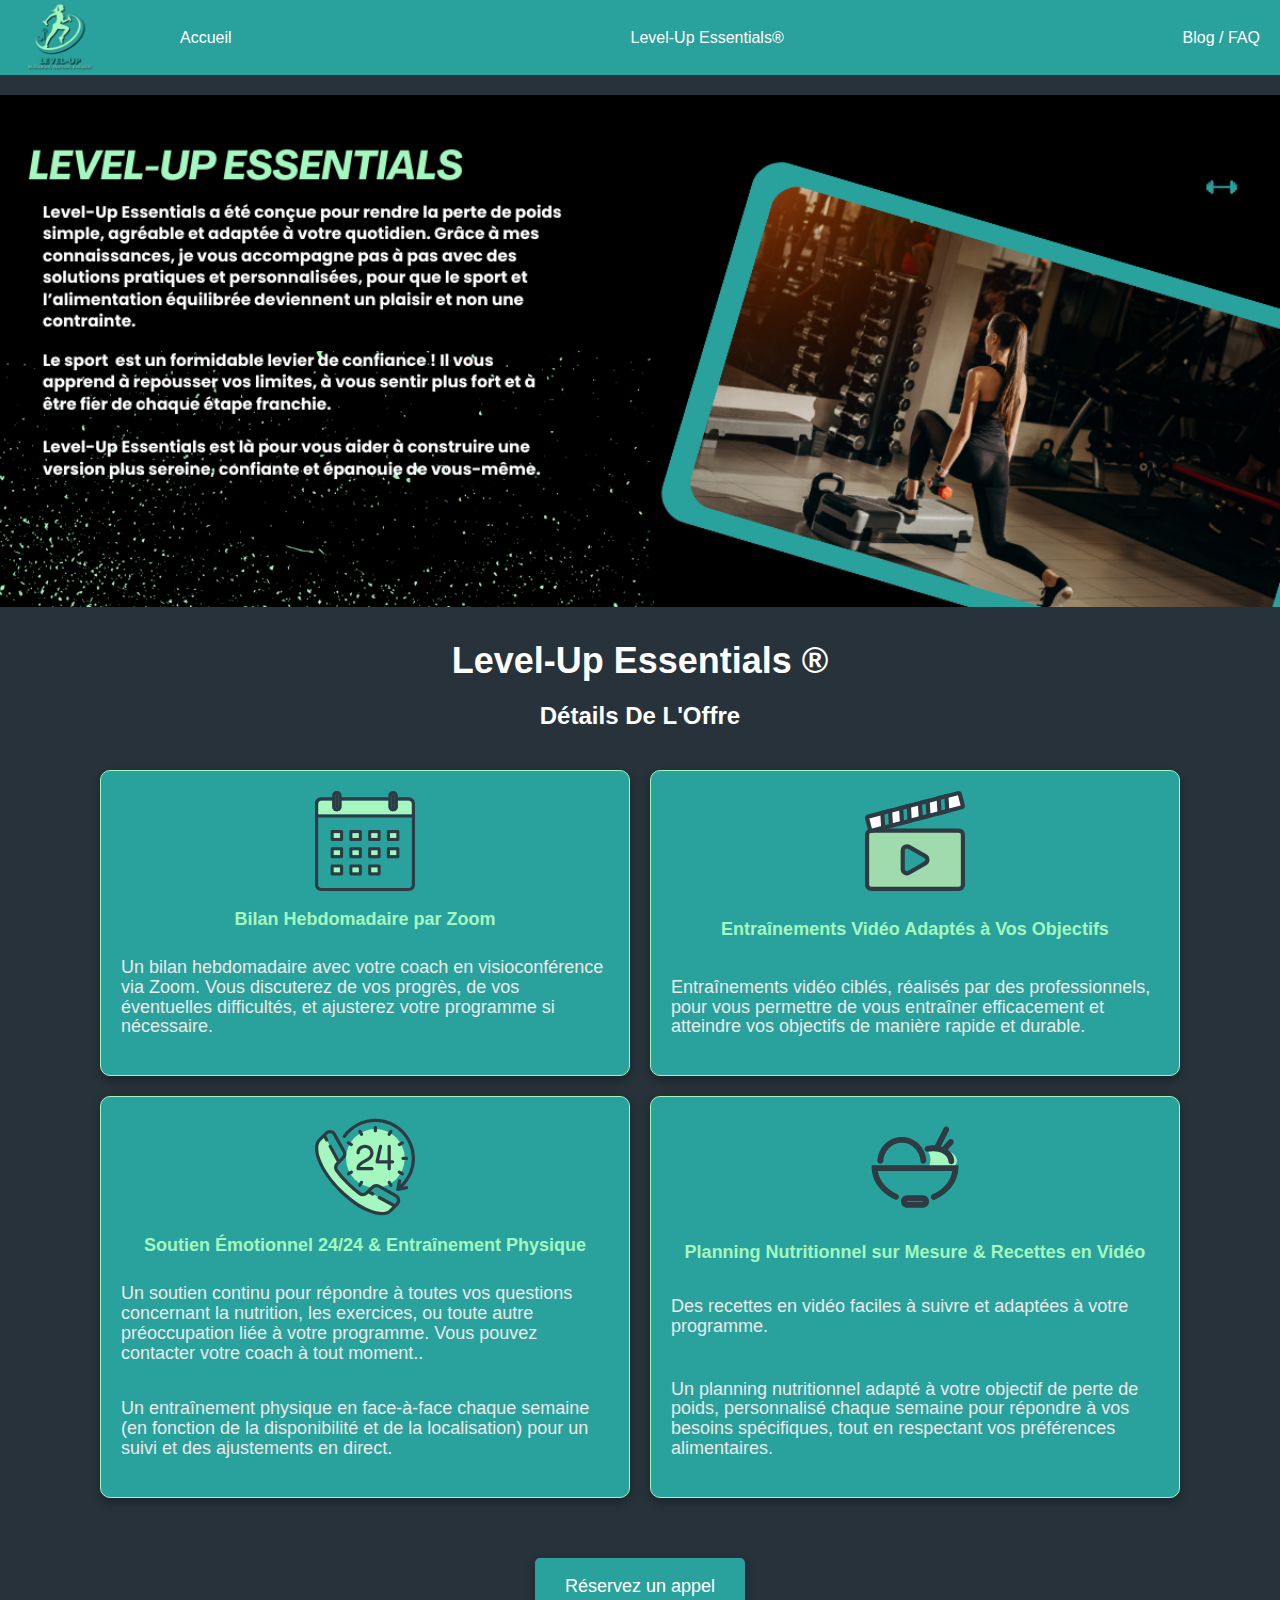
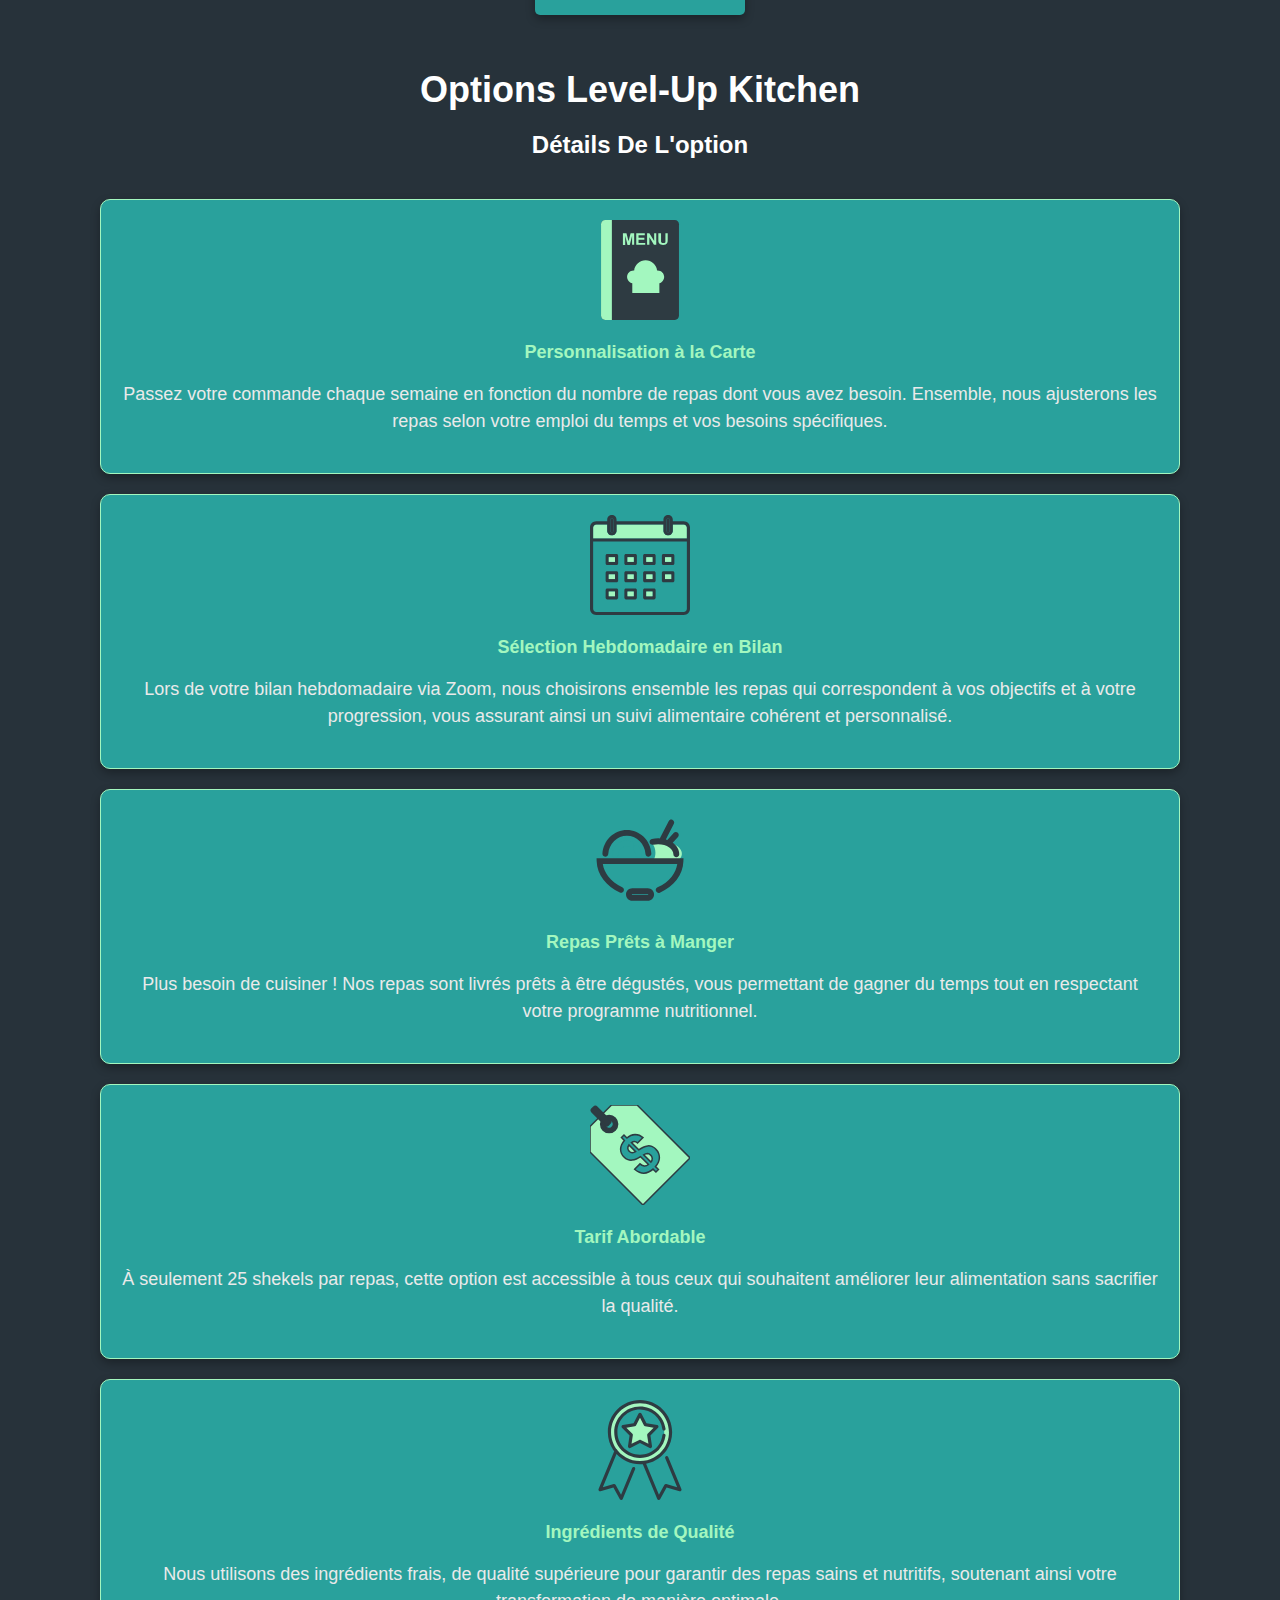
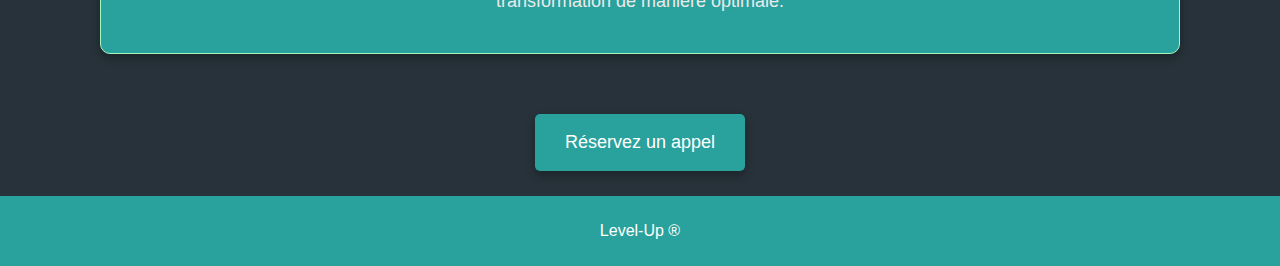
==== commit 3803a922: "Vfinal v1" ====
--- a/offre.html
+++ b/offre.html
@@ -49,7 +49,7 @@
                     <p>Un planning nutritionnel adapté à votre objectif de perte de poids, personnalisé chaque semaine pour répondre à vos besoins spécifiques, tout en respectant vos préférences alimentaires.</p>
                 </div>
             </div>
-            <button class="cta">Réservez un appel</button>
+            <a href="https://calendly.com/levlupp55/30min" target="_blank"><button  class="cta">Réservez un appel</button></a>
         </section>
 
 
@@ -84,7 +84,7 @@
                     <p>Nous utilisons des ingrédients frais, de qualité supérieure pour garantir des repas sains et nutritifs, soutenant ainsi votre transformation de manière optimale.</p>
                  </div>
             </div>
-            <button class="cta">Réservez un appel</button>
+            <a href="https://calendly.com/levlupp55/30min" target="_blank"><button  class="cta">Réservez un appel</button></a>
         </section>
         <footer>
             <p>Level-Up ®</p>
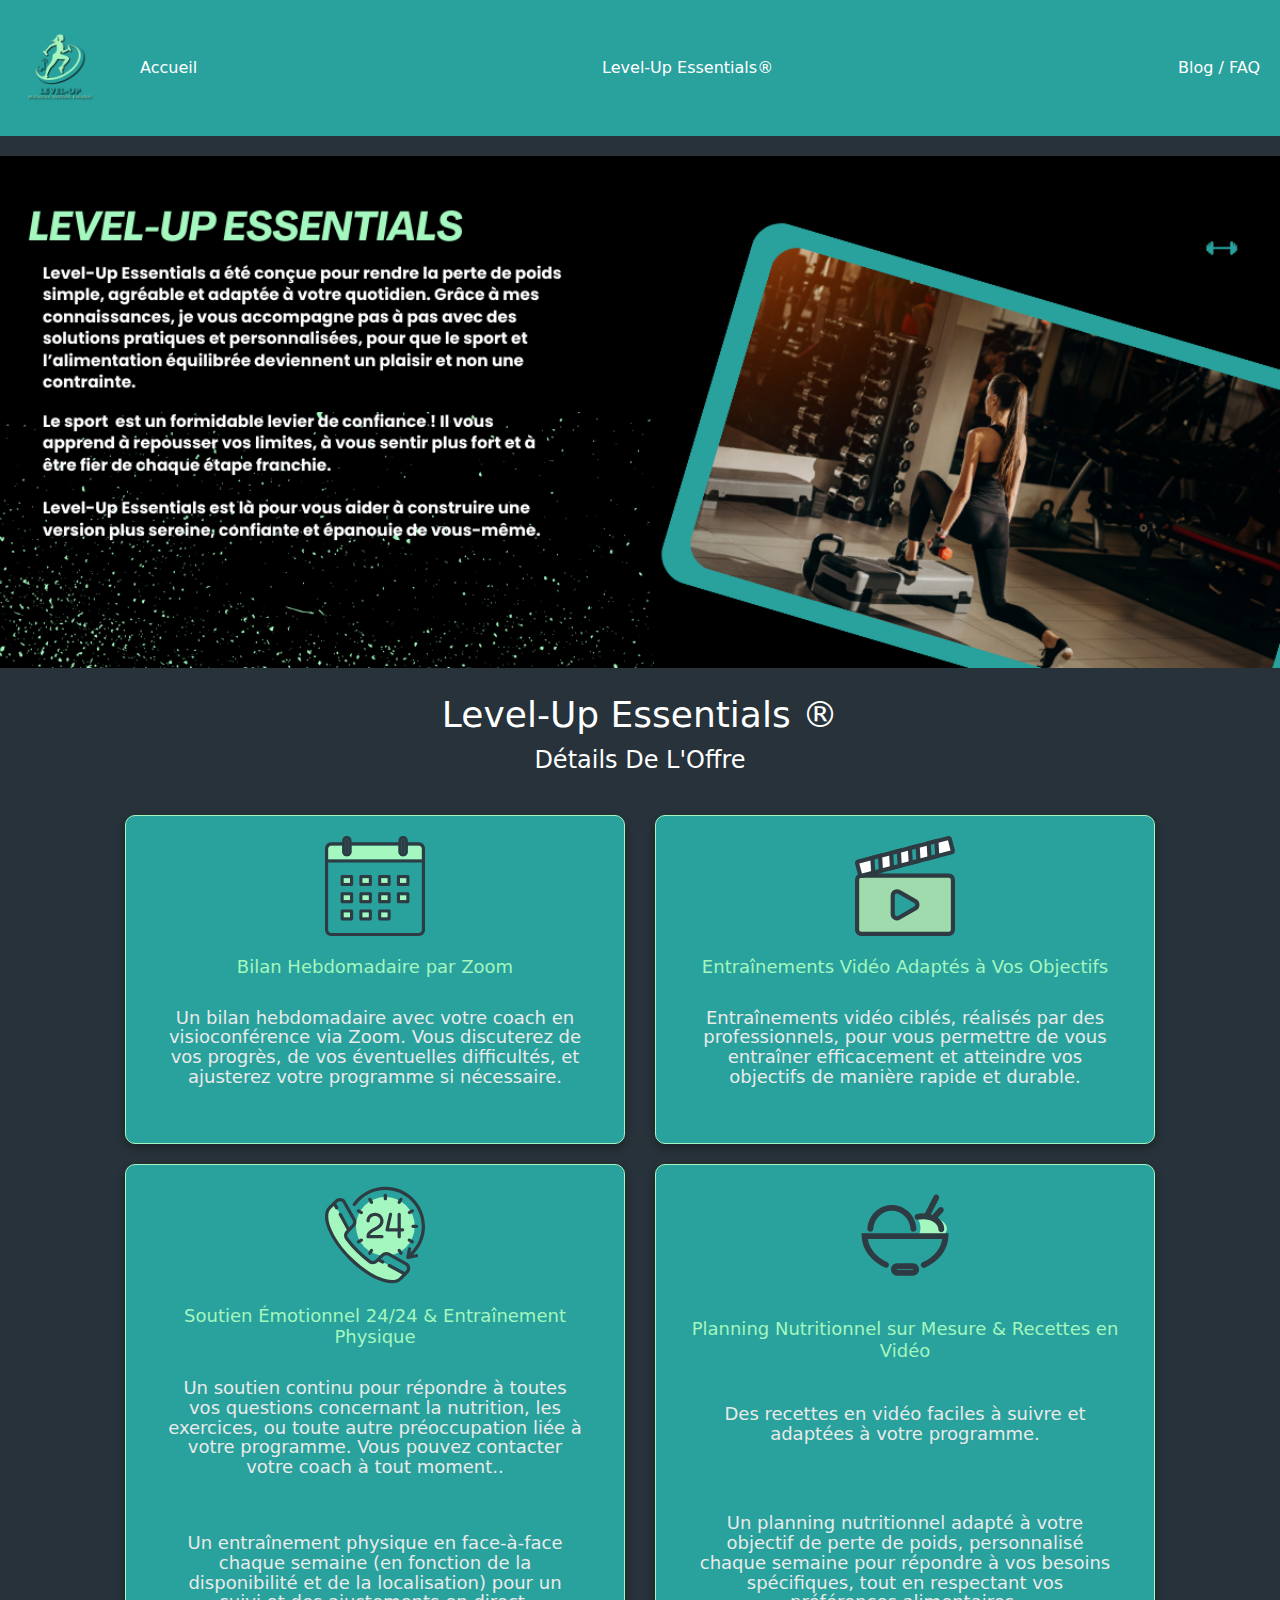
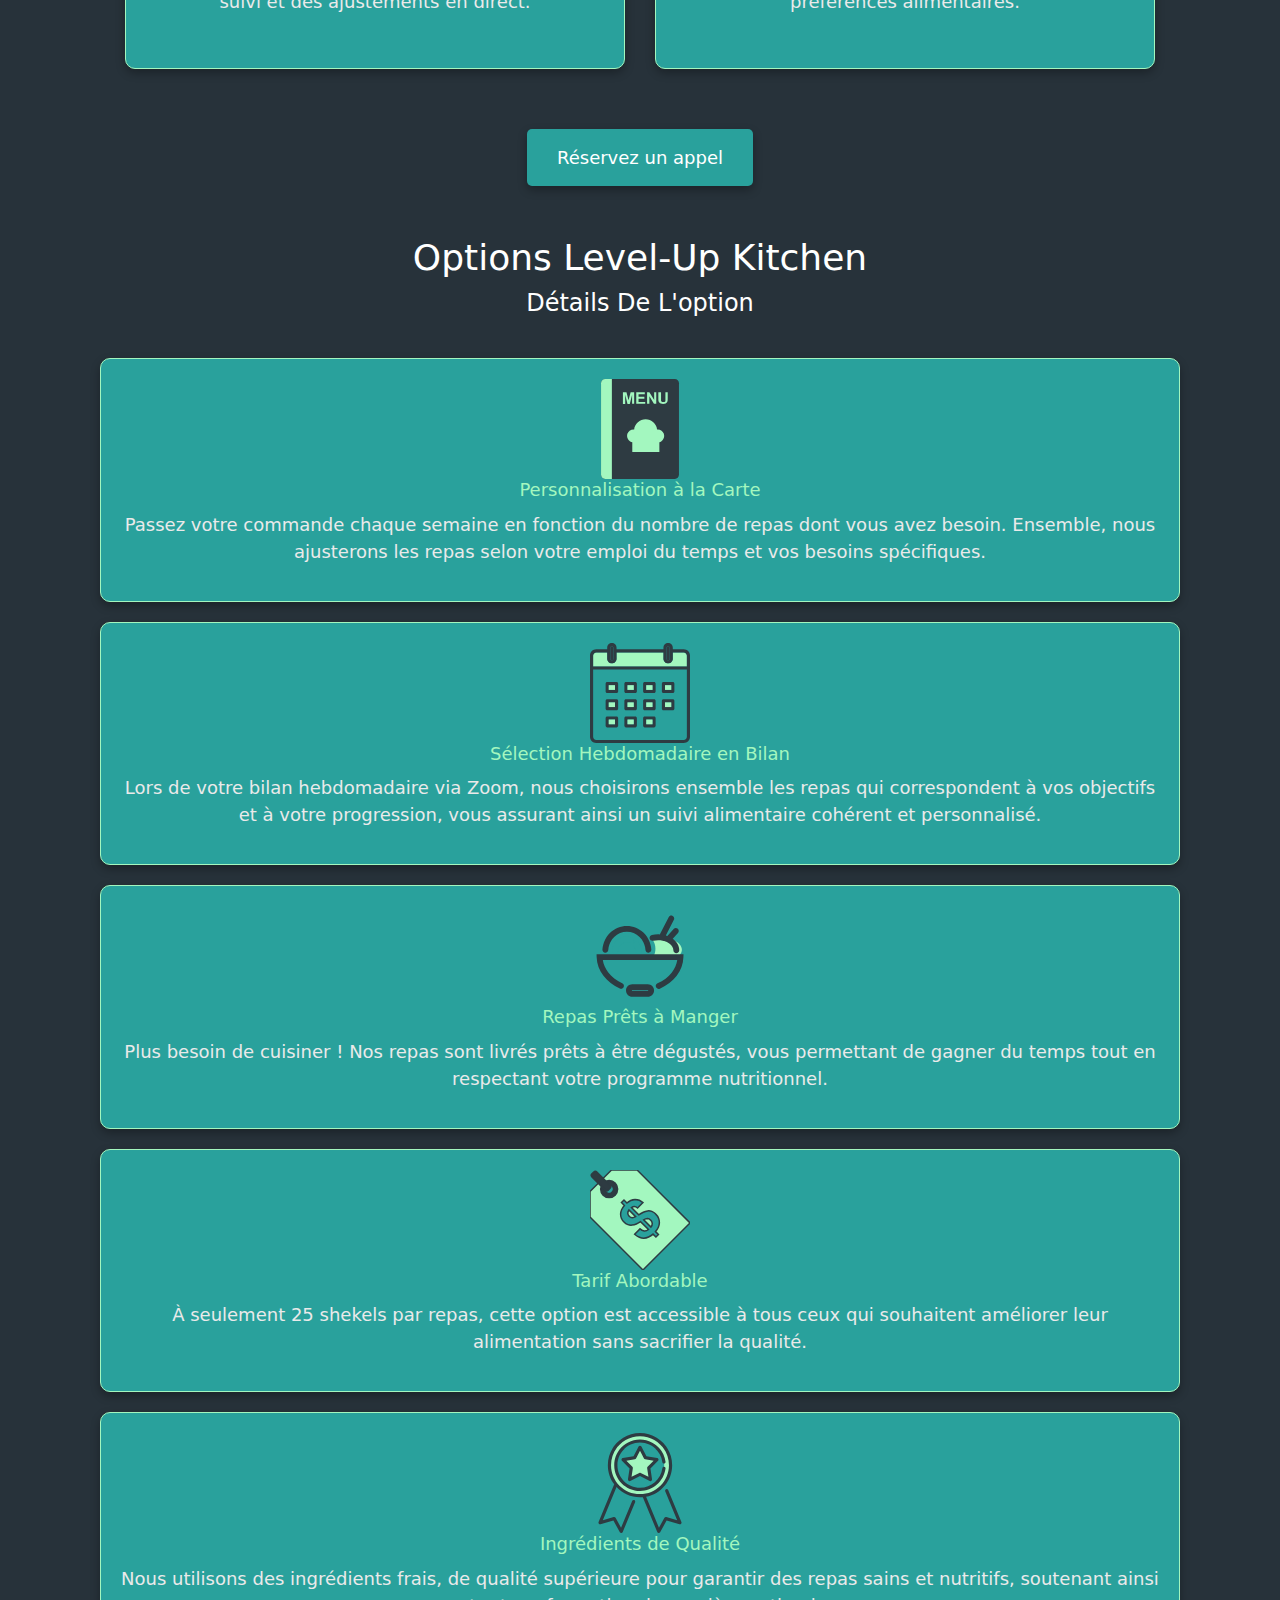
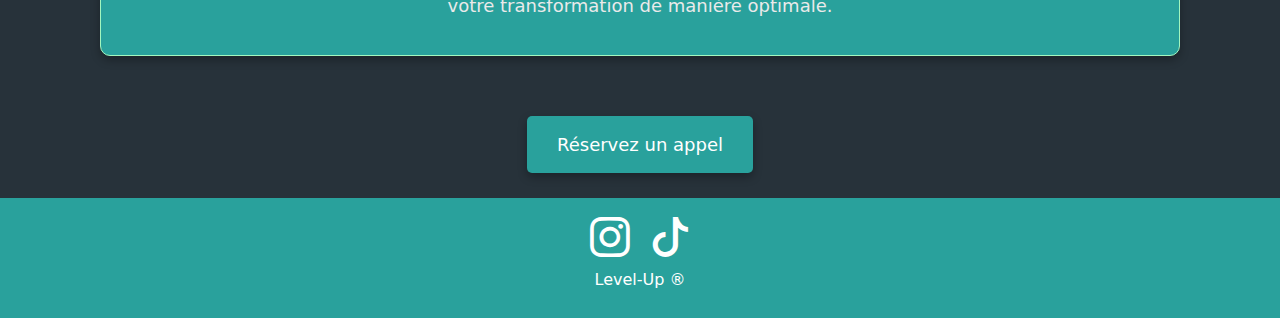
==== commit 30a6ec74: "vFinal V2" ====
--- a/offre.html
+++ b/offre.html
@@ -4,9 +4,12 @@
     <meta charset="UTF-8">
     <meta name="viewport" content="width=device-width, initial-scale=1.0">
     <link rel="stylesheet" href="assets/CSS/offre.css">
+    <link href="https://cdn.jsdelivr.net/npm/bootstrap@5.3.0-alpha1/dist/css/bootstrap.min.css" rel="stylesheet">
+    <link href="https://cdn.jsdelivr.net/npm/bootstrap-icons/font/bootstrap-icons.css" rel="stylesheet">
     <title>Document</title>
 </head>
 <body>
+    
     <header class="navbar">
         <img src="Images/Level-Up__3_-removebg-preview (1).png" alt="Logo" class="logo">
         <nav>
@@ -87,6 +90,14 @@
             <a href="https://calendly.com/levlupp55/30min" target="_blank"><button  class="cta">Réservez un appel</button></a>
         </section>
         <footer>
+            <div class="social-toggle">
+                <a href="https://www.instagram.com/level_upp5/" target="_blank" class="social-icon">
+                    <i class="bi bi-instagram"></i> <!-- Icône Instagram -->
+                </a>
+                <a href="https://www.tiktok.com/@level_upp5" target="_blank" class="social-icon">
+                    <i class="bi bi-tiktok"></i> <!-- Icône TikTok -->
+                </a>
+            </div>
             <p>Level-Up ®</p>
         </footer>
 
--- a/assets/CSS/offre.css
+++ b/assets/CSS/offre.css
@@ -1,24 +1,23 @@
 body {
     margin: 0px;
     font-family: Arial, sans-serif;
-    background-color: #eaeaea;
     background-color: #27323a;
     font-family: Verdana, Geneva, Tahoma, sans-serif
 }
 
 header.navbar {
     display: flex;
+    flex-direction: row;
     justify-content: space-between;
     align-items: center;
     background-color: #29a19c;
     margin-top: 0px;
-    height: 75px;
 }
 
 .logo {
     width: 120px;
     height: auto;
-    margin-right: 40px; /* Garde le logo à gauche */
+    margin-right: 0px; /* Garde le logo à gauche */
 }
 
 nav {
@@ -42,54 +41,16 @@
 }
 
 
-
+/* banniere  */
 .banniere {
     position: relative; /* Permet de positionner des éléments enfants avec position absolute */
     /* display: inline-block; Garde la taille de l'image */
+    
 }
 
 .ban1 {
     width: 100%; /* Adapte l'image à la taille du conteneur */
     height: auto; /* Garde les proportions de l'image */
-}
-
-.ban-button {
-    position: absolute; /* Positionne le bouton sur l'image */
-    top: 50%; /* Place le bouton au milieu verticalement */
-    left: 50%; /* Place le bouton au milieu horizontalement */
-    transform: translate(-400%, 500%); /* Centre précisément le bouton */
-    background-color: #29a19c;
-    color: white;
-    padding: 10px 20px;
-    border: none;
-    border-radius: 5px;
-    cursor: pointer;
-    font-size: 16px;
-    box-shadow: 0px 4px 10px rgba(0, 0, 0, 0.3);
-    transition: background-color 0.3s ease;
-}
-.ban-button:hover {
-    background-color: #a3f7bf;
-}
-
-.ban-button1 {
-    position: absolute; /* Positionne le bouton sur l'image */
-    top: 50%; /* Place le bouton au milieu verticalement */
-    left: 50%; /* Place le bouton au milieu horizontalement */
-    transform: translate(-200%, 500%); /* Centre précisément le bouton */
-    background-color: #29a19c;
-    color: white;
-    padding: 10px 20px;
-    border: none;
-    border-radius: 5px;
-    cursor: pointer;
-    font-size: 16px;
-    box-shadow: 0px 4px 10px rgba(0, 0, 0, 0.3);
-    transition: background-color 0.3s ease;
-}
-
-.ban-button1:hover {
-    background-color: #a3f7bf;
 }
 
 .ban1{
@@ -97,10 +58,12 @@
     width: 100%;
     padding: auto;
     margin: auto;
+    background-color: #27323a;
 }
 
 
 .level-up-essentials {
+    background-color: #27323a;
     text-align: center;
     /* background-color: #000000; */
     color: white;
@@ -111,6 +74,7 @@
     font-size: 36px;
     color: #ffffff;
     margin-bottom: 10px;
+    margin-top: 20px;
 }
 
 .level-up-essentials h2 {
@@ -121,11 +85,12 @@
 
 .offers {
     display: grid;
-    grid-template-columns: repeat(2, 1fr); /* Deux colonnes */
+    grid-template-columns: repeat(2, 1fr); /* Deux colonnes sur les écrans plus grands */
     gap: 20px;
-    justify-content: center;
-    align-items: stretch;
+    justify-items: center; /* Centre les éléments dans chaque cellule de la grille */
     margin-bottom: 40px;
+    width: 100%;
+    padding: 0px 20px; /* Ajoute un peu d'espace autour des offres */
 }
 
 .offer {
@@ -134,11 +99,14 @@
     padding: 20px;
     border-radius: 10px;
     box-shadow: 0px 4px 10px rgba(0, 0, 0, 0.3);
-    border: 1px solid #a3f7bf; /* Green border */
-    display: flex;
+    border: 1px solid #a3f7bf; /* Bordure verte */
+    display: flex;
+    align-items: center;
     flex-direction: column;
     justify-content: space-between;
-    align-items: center;
+    width: 100%; /* Assure que chaque offre occupe toute la largeur du conteneur */
+    max-width: 500px; /* Limite la largeur des offres pour éviter le chevauchement */
+    box-sizing: border-box; /* Permet de gérer le padding sans causer de débordement */
 }
 
 .offer h3 {
@@ -147,10 +115,11 @@
     margin-bottom: 10px;
 }
 
-.offer p {
+.offer p { 
+    padding: 20px;
     font-size: 18px;
     line-height: 1.1;
-    text-align: left;
+    text-align: center;
     color: #eaeaea;
 }
 
@@ -242,23 +211,54 @@
     font-size: 18px;
     line-height: 1.5;
     color: #eaeaea;
+
+}
+
+/* footer  */
+
+/* toggles */
+.social-toggle {
+    display: flex;
+    justify-content: center;
+    gap: 20px; /* Espace entre les icônes */
+    margin-top: 0px; /* Espace au-dessus du footer */
+}
+
+.social-icon i {
+    font-size: 40px; /* Taille des icônes */
+    color: white;
+    transition: color 0.3s ease;
+}
+
+.social-icon:hover i {
+    color: #a3f7bf; /* Change la couleur des icônes au survol */
 }
 
 footer {
+    /* display: flex;
+    align-items: center;
+    justify-content: center; */
     background-color: #29a19c;
     color: white;
     text-align: center;
     padding: 10px;
 }  
+
+footer p{
+
+    /* margin-left: 20px ; */
+    align-items: center;
+    justify-content: center;
+}
 
 
 /* Responsive: empile les éléments sur les petits écrans */
 @media (max-width: 1000px) {
    /* Global Styles */
+
 body {
     margin: 0;
     font-family: Arial, sans-serif;
-    background-color: #eaeaea;
     background-color: #27323a;
     font-family: Verdana, Geneva, Tahoma, sans-serif;
     line-height: 1.6;
@@ -267,7 +267,7 @@
 /* Navbar */
 header.navbar {
     display: flex;
-    justify-content: space-evenly;
+    justify-content: space-between;
     align-items: center;
     background-color: #29a19c;
     height: 75px;
@@ -275,22 +275,24 @@
 }
 
 .logo {
-    width: 80px; /* Réduit la taille du logo pour les petits écrans */
+    width: 80px;
     height: auto;
-    
 }
 
 nav {
     display: flex;
-    justify-content: space-between;
-    flex-grow: 1;
+    justify-content: space-evenly; /* Répartit uniformément les éléments */
+    align-items: center; /* Centre verticalement */
+    flex-grow: 1; /* Permet à l'élément nav de prendre toute la largeur disponible */
 }
 
 nav a {
     color: white;
     text-decoration: none;
-    font-size: 14px; /* Réduit la taille de la police des liens */
-    margin: 0 10px;
+    font-size: 14px;
+    margin: 0 15px; /* Ajoute un espacement fixe entre les liens */
+    text-align: center; /* Centre le texte dans chaque lien */
+    display: block; /* Garantit que les liens prennent toute la largeur disponible pour aligner le texte */
 }
 
 nav a:hover {
@@ -438,13 +440,14 @@
 .kitchen h3 {
     color: #a3f7bf;
     font-size: 18px;
-    margin-bottom: 10px;
+    /* margin-bottom: 10px; */
 }
 
 .kitchen p {
-    font-size: 16px;
-    line-height: 1.5;
-    text-align: left;
+    /* padding: 20px; */
+    font-size: 18px;
+    line-height: 1.1;
+    text-align: center;
     color: #eaeaea;
 }
 
@@ -488,6 +491,47 @@
     padding: 10px;
 }
 }
+.offers {
+    display: grid;
+    grid-template-columns: repeat(2, 1fr); /* Deux colonnes sur les écrans plus grands */
+    gap: 20px;
+    justify-items: center; /* Centre les éléments dans chaque cellule de la grille */
+    margin-bottom: 40px;
+    width: 100%;
+    padding: 0px 20px; /* Ajoute un peu d'espace autour des offres */
+}
+
+.offer {
+    background-color: #29a19c;
+    color: white;
+    padding: 20px;
+    border-radius: 10px;
+    box-shadow: 0px 4px 10px rgba(0, 0, 0, 0.3);
+    border: 1px solid #a3f7bf; /* Bordure verte */
+    display: flex;
+    align-items: center;
+    flex-direction: column;
+    justify-content: space-between;
+    width: 100%; /* Assure que chaque offre occupe toute la largeur du conteneur */
+    max-width: 500px; /* Limite la largeur des offres pour éviter le chevauchement */
+    box-sizing: border-box; /* Permet de gérer le padding sans causer de débordement */
+}
+
+.offer h3 {
+    color: #a3f7bf;
+    font-size: 18px;
+    margin-bottom: 10px;
+    margin-top: 20px;
+}
+
+.offer p { 
+    padding: 20px;
+    font-size: 18px;
+    line-height: 1.1;
+    text-align: center;
+    color: #eaeaea;
+}
+
 
 @media (max-width: 768px) {
     .offers {
